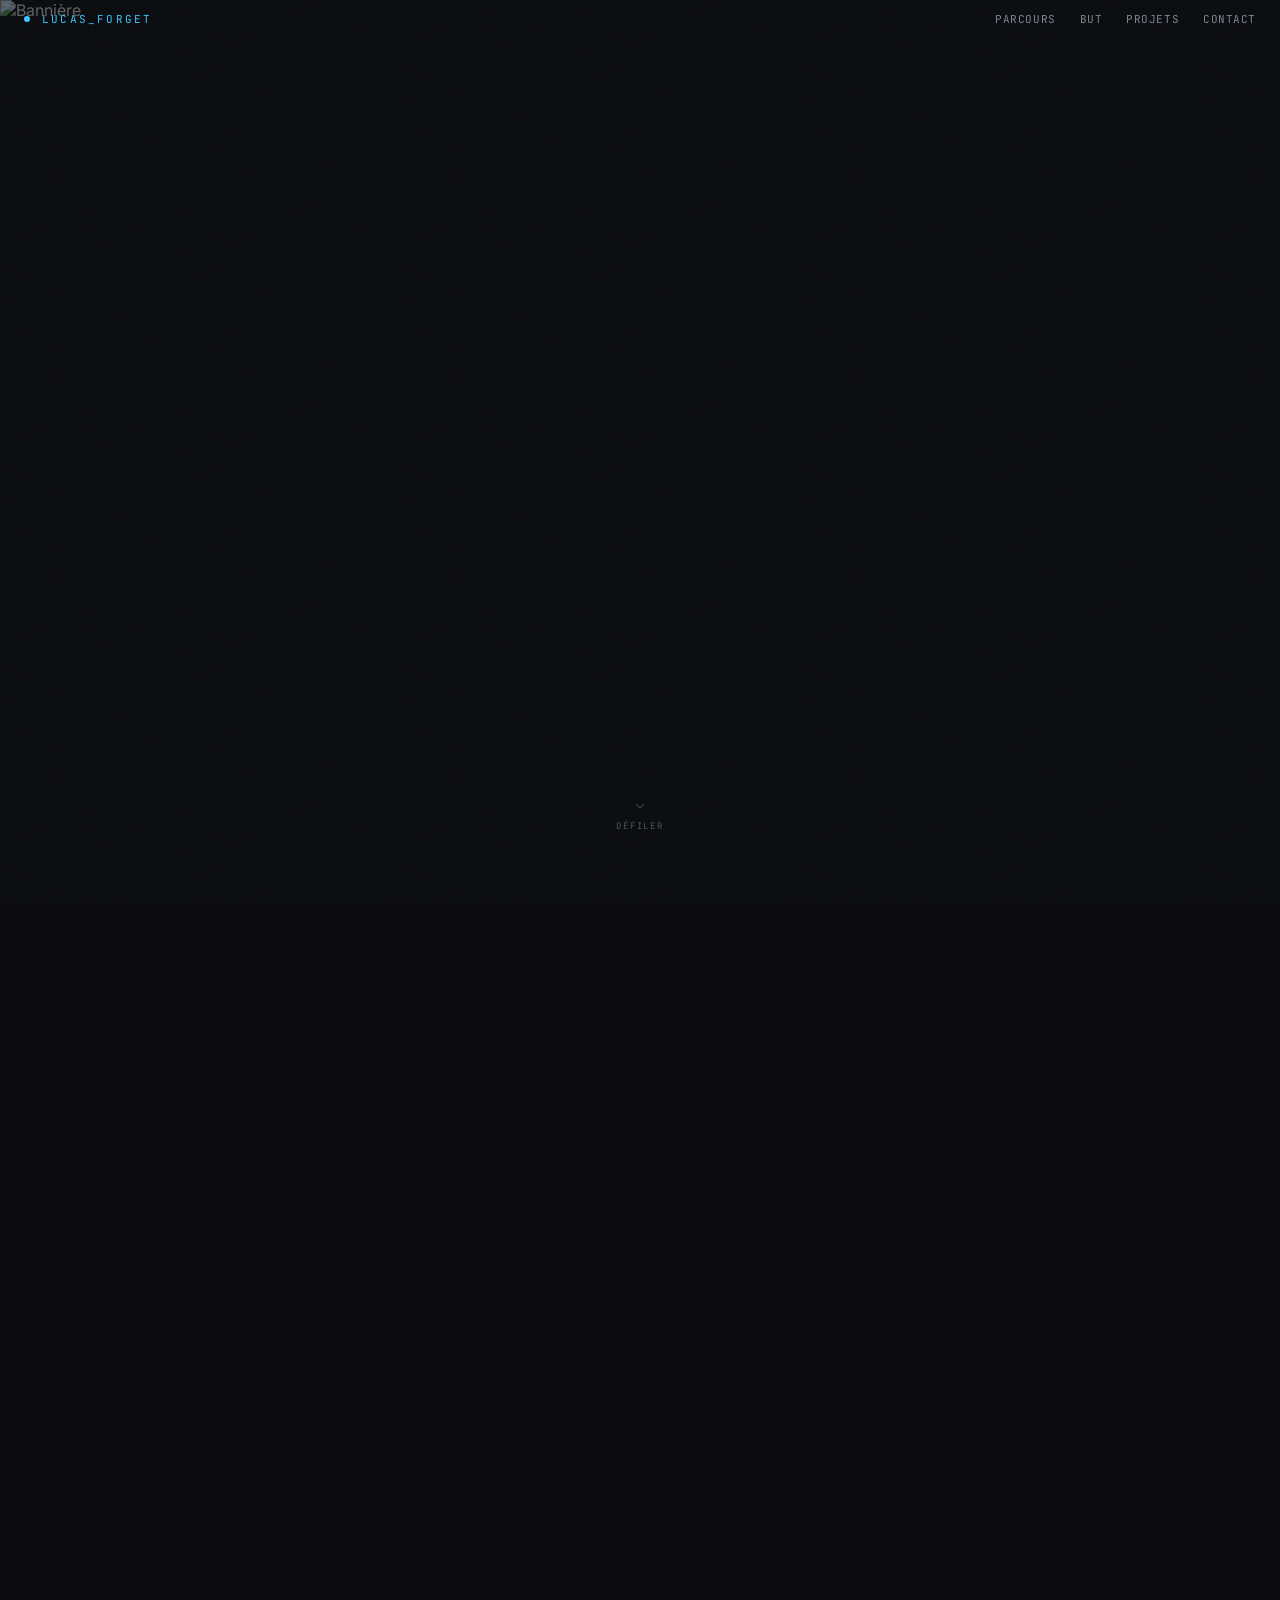
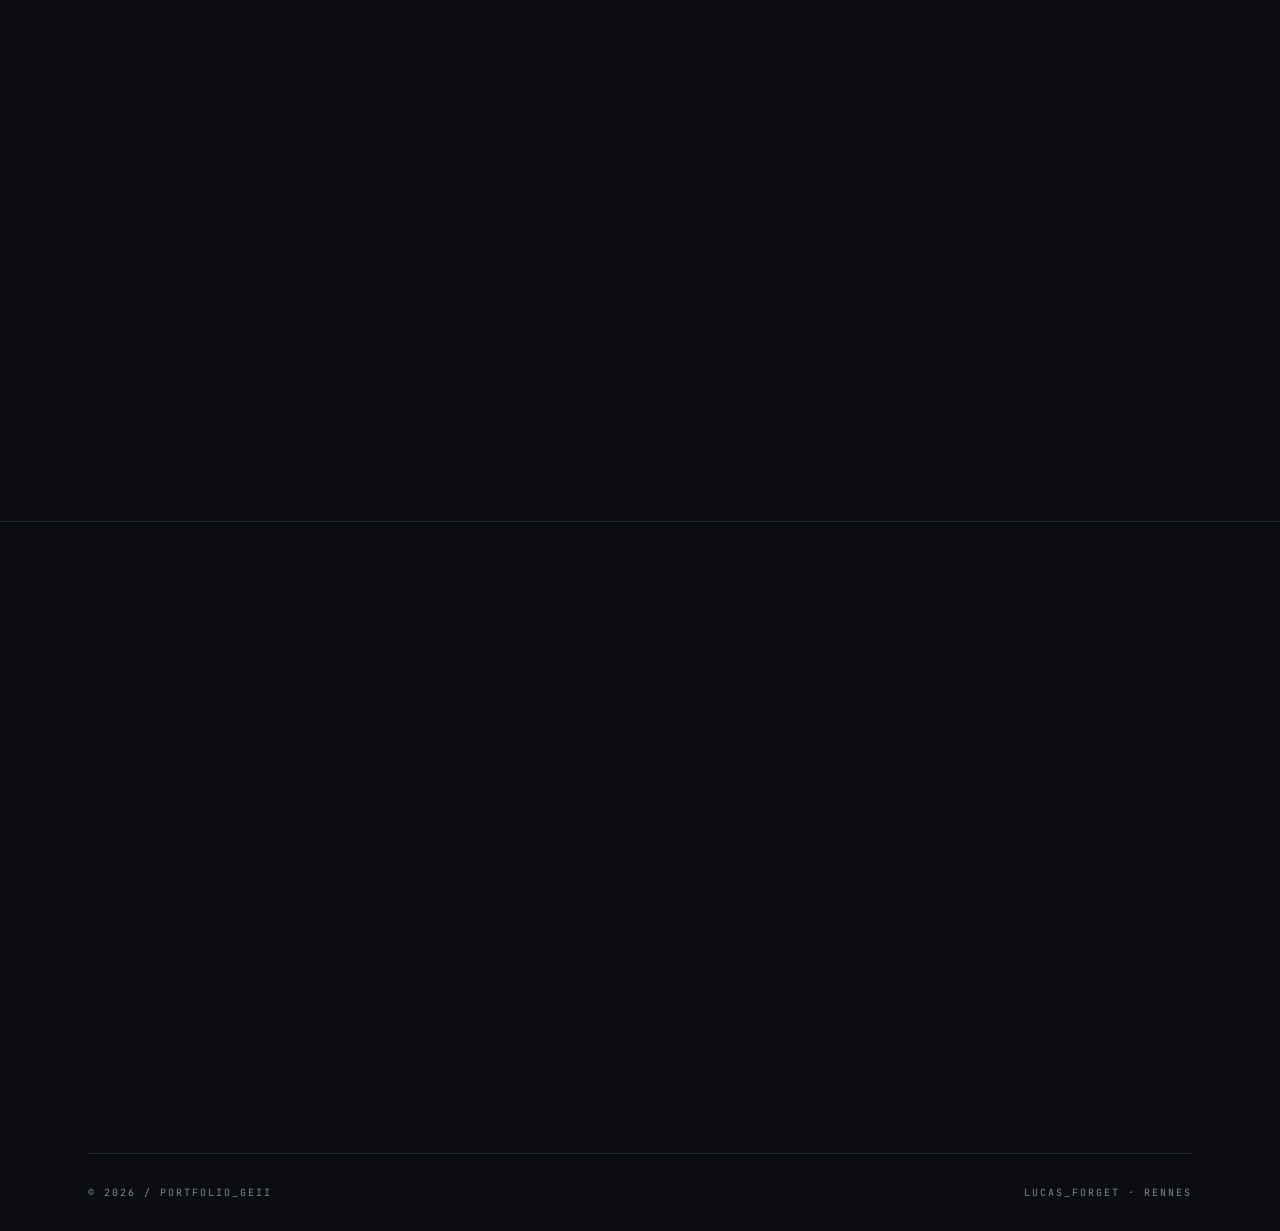
==== index.html @ 795932fc "Add files via upload" ====
<!doctype html>
<html lang="fr">
<head>
<meta charset="utf-8" />
<meta name="viewport" content="width=device-width, initial-scale=1" />
<title>Lucas Forget — Portfolio GEII</title>
<meta name="description" content="Portfolio BUT GEII : systèmes embarqués, électronique de puissance et automatisme industrielle." />
<link rel="preconnect" href="https://fonts.googleapis.com">
<link rel="preconnect" href="https://fonts.gstatic.com" crossorigin>
<link href="https://fonts.googleapis.com/css2?family=Inter:wght@400;500;600;700;800&family=JetBrains+Mono:wght@400;500&display=swap" rel="stylesheet">
<link rel="stylesheet" href="shared.css">
<style>
:root{
  --bg:#0b0d10;--fg:#e7ecf2;--muted:#7c8794;--card:#11151a;
  --border:#1f2630;--accent:#3ac6ff;--accent-fg:#04131c;
}
*{box-sizing:border-box;margin:0;padding:0}
html{scroll-behavior:smooth}
html,body{background:var(--bg);color:var(--fg);font-family:Inter,system-ui,sans-serif;-webkit-font-smoothing:antialiased;overflow-x:hidden}
::selection{background:rgba(58,198,255,.3)}
a{color:inherit;text-decoration:none}
.mono{font-family:"JetBrains Mono",ui-monospace,monospace}
.container{max-width:72rem;margin:0 auto;padding:0 1.5rem}

/* ── Nav ── */
nav.top{
  position:fixed;top:0;left:0;right:0;z-index:40;
  display:flex;justify-content:space-between;align-items:center;
  padding:.75rem 1.5rem;
  background:rgba(11,13,16,.0);backdrop-filter:blur(0px);
  border-bottom:1px solid transparent;
  transition:background .4s,backdrop-filter .4s,border-color .4s;
}
nav.top.scrolled{background:rgba(11,13,16,.88);backdrop-filter:blur(12px);border-color:var(--border)}
nav.top .left{display:flex;align-items:center;gap:.75rem}
nav.top .dot{width:6px;height:6px;border-radius:999px;background:var(--accent);animation:pulse 2s infinite}
@keyframes pulse{0%,100%{opacity:1}50%{opacity:.3}}
nav.top .links{display:flex;gap:1.5rem}
nav.top .links a{font-size:11px;text-transform:uppercase;letter-spacing:.05em;color:var(--muted);position:relative}
nav.top .links a::after{content:"";position:absolute;bottom:-2px;left:0;width:0;height:1px;background:var(--accent);transition:width .25s}
nav.top .links a:hover{color:var(--accent)}
nav.top .links a:hover::after{width:100%}
.tag{font-size:10px;text-transform:uppercase;letter-spacing:.2em;color:var(--accent)}

/* ══════════════════════════════════
   BANNIÈRE HERO
══════════════════════════════════ */
.hero-banner{
  position:relative;
  width:100%;
  height:100vh;
  min-height:520px;
  max-height:860px;
  overflow:hidden;
  margin-bottom:0;
}
.hero-banner img{
  position:absolute;inset:0;
  width:100%;height:100%;
  object-fit:cover;
  object-position:center 30%;
  filter:brightness(.55) saturate(.8);
  transition:transform 8s ease;
}
.hero-banner:hover img{transform:scale(1.03)}
/* dégradé bas vers la couleur de fond */
.hero-banner::after{
  content:"";
  position:absolute;inset:0;
  background:
    linear-gradient(to bottom,
      rgba(11,13,16,0) 0%,
      rgba(11,13,16,0) 40%,
      rgba(11,13,16,.7) 70%,
      rgba(11,13,16,1) 100%
    ),
    linear-gradient(to right,
      rgba(11,13,16,.3) 0%,
      transparent 60%
    );
}
.hero-banner-content{
  position:absolute;inset:0;
  display:flex;flex-direction:column;
  justify-content:flex-end;
  padding:0 1.5rem 4rem;
  max-width:72rem;
  margin:0 auto;
  left:0;right:0;
  z-index:2;
}
.hero-banner .badge{
  display:inline-flex;align-items:center;gap:.5rem;
  padding:.25rem .75rem;border:1px solid rgba(58,198,255,.35);
  border-radius:999px;background:rgba(17,21,26,.5);
  backdrop-filter:blur(6px);
  margin-bottom:1.5rem;width:fit-content;
}
.hero-banner .badge .d{width:6px;height:6px;border-radius:999px;background:var(--accent)}
.hero-banner .badge span{font-size:10px;color:var(--muted);letter-spacing:.1em}
h1.hero{
  font-size:clamp(2.8rem,8vw,6.5rem);
  font-weight:800;letter-spacing:-.04em;line-height:.92;
  margin-bottom:2rem;
  text-shadow:0 2px 30px rgba(0,0,0,.4);
}
h1.hero .dim{color:rgba(231,236,242,.55)}
/* glitch sur le nom */
h1.hero .dim{position:relative;display:inline-block}
h1.hero .dim::before,h1.hero .dim::after{
  content:attr(data-text);position:absolute;left:0;top:0;
  color:rgba(231,236,242,.55);
}
h1.hero .dim::before{animation:glitch-top 7s infinite 3s;left:2px;text-shadow:-1px 0 var(--accent)}
h1.hero .dim::after{animation:glitch-bot 7s infinite 3.5s;left:-2px;text-shadow:1px 0 rgba(255,80,80,.4);clip-path:polygon(0 50%,100% 50%,100% 100%,0 100%)}
@keyframes glitch-top{0%,92%,100%{transform:translateX(0);opacity:0}93%{transform:translateX(-3px);opacity:.7}95%{transform:translateX(2px);opacity:.5}97%{transform:translateX(0);opacity:0}}
@keyframes glitch-bot{0%,94%,100%{transform:translateX(0);opacity:0}95%{transform:translateX(3px);opacity:.6}97%{transform:translateX(-2px);opacity:.4}99%{transform:translateX(0);opacity:0}}

.hero-banner-bottom{
  display:flex;flex-wrap:wrap;gap:1.5rem 3rem;align-items:flex-end;justify-content:space-between;
}
.bio{max-width:36rem;color:rgba(231,236,242,.7);font-size:1.05rem;line-height:1.6}
dl.stats{display:grid;grid-template-columns:1fr 1fr;gap:.75rem;font-size:12px}
dl.stats>div{border-left:1px solid var(--border);padding-left:.75rem}
dl.stats .acc{border-color:var(--accent)}
dl.stats dt{color:var(--muted);text-transform:uppercase;letter-spacing:.2em;font-size:10px;margin-bottom:.2rem}
/* flèche scroll-down */
.scroll-hint{
  position:absolute;bottom:1.75rem;left:50%;transform:translateX(-50%);
  display:flex;flex-direction:column;align-items:center;gap:.4rem;
  color:rgba(124,135,148,.6);
  font-family:"JetBrains Mono",monospace;font-size:9px;text-transform:uppercase;letter-spacing:.2em;
  animation:bounce 2.5s ease-in-out infinite;
  z-index:3;
}
.scroll-hint svg{width:16px;height:16px;stroke:currentColor;stroke-width:1.5;fill:none}
@keyframes bounce{0%,100%{transform:translateX(-50%) translateY(0)}50%{transform:translateX(-50%) translateY(6px)}}

/* ── Sections ── */
main{padding:0}
section.inner{margin-bottom:8rem;padding-top:7rem}
section.inner:first-of-type{padding-top:5rem}

/* ── Section heading ── */
.section-head{display:flex;justify-content:space-between;align-items:end;margin-bottom:2.5rem}
.section-head .lbl{font-size:12px;letter-spacing:.3em;text-transform:uppercase;color:var(--accent)}
.section-head .meta{font-size:10px;color:var(--muted);text-transform:uppercase}

/* ── Compteurs ── */
.counters{display:flex;flex-wrap:wrap;gap:1.5rem;padding:1.5rem 0;border-top:1px solid var(--border);border-bottom:1px solid var(--border);margin-bottom:3rem}
.counter-item{flex:1;min-width:120px;text-align:center}
.counter-val{font-size:clamp(1.75rem,4vw,3rem);font-weight:800;letter-spacing:-.04em;color:var(--accent);font-family:"JetBrains Mono",monospace}
.counter-val .plus{color:var(--muted);font-size:.7em}
.counter-lbl{font-size:10px;text-transform:uppercase;letter-spacing:.2em;color:var(--muted);margin-top:.3rem}

/* ── Timeline ── */
.tl-wrap{position:relative}
.tl-rail{position:absolute;left:0;right:0;top:42px;height:1px;background:var(--border)}
.tl-scroll{overflow-x:auto;padding-bottom:1rem;margin:0 -1.5rem;padding-left:1.5rem;padding-right:1.5rem;scroll-snap-type:x mandatory}
.tl{display:flex;gap:1.5rem;min-width:max-content;list-style:none}
.tl li{width:280px;flex-shrink:0;scroll-snap-align:start}
.tl .year{font-size:10px;color:var(--muted);text-transform:uppercase;letter-spacing:.2em;margin-bottom:.75rem}
.tl .year .n{color:var(--accent);margin-right:.5rem}
.tl .dot-row{height:16px;display:flex;align-items:center}
.tl .dot{width:12px;height:12px;border-radius:999px;background:var(--border);border:4px solid var(--bg)}
.tl .dot.cur{background:var(--accent);box-shadow:0 0 0 6px rgba(58,198,255,.15),0 0 12px rgba(58,198,255,.2)}
.tl .card{margin-top:1rem;padding:1.25rem;border:1px solid var(--border);border-radius:6px;background:rgba(17,21,26,.4);transition:border-color .2s,transform .2s;display:block;color:inherit}
.tl .card:hover{border-color:rgba(58,198,255,.45);transform:translateY(-2px)}
.tl h3{font-size:1rem;margin-bottom:.5rem}
.tl p{color:var(--muted);font-size:.875rem;line-height:1.5}
.tl-open{display:block;margin-top:.75rem;font-family:"JetBrains Mono",monospace;font-size:10px;text-transform:uppercase;letter-spacing:.2em;color:var(--accent);opacity:0;transition:opacity .2s}
.tl .card:hover .tl-open{opacity:1}

/* ── BUT ── */
.but{border:1px solid var(--border);border-radius:8px;overflow:hidden}
.but-head{display:flex;justify-content:space-between;padding:.75rem 1.5rem;background:rgba(17,21,26,.6);border-bottom:1px solid var(--border)}
.but-head .lbl{font-size:10px;text-transform:uppercase;letter-spacing:.2em;color:var(--accent)}
.but-head .r{font-size:10px;text-transform:uppercase;color:var(--muted)}
.but-grid{display:grid;grid-template-columns:repeat(3,1fr)}
@media(max-width:768px){.but-grid{grid-template-columns:1fr}}
.but-cell{padding:2rem;border-right:1px solid var(--border)}
.but-cell:last-child{border-right:none}
@media(max-width:768px){.but-cell{border-right:none;border-bottom:1px solid var(--border)}}
.but-cell .lvl{font-size:10px;letter-spacing:.2em;color:var(--muted);display:block;margin-bottom:1rem}
.but-cell.active .lvl{color:var(--accent)}
.but-cell h4{font-size:1.125rem;margin-bottom:1.25rem}
.but-cell ul{list-style:none;font-size:11px;color:var(--muted);font-family:"JetBrains Mono",monospace}
.but-cell li{display:flex;gap:.5rem;margin-bottom:.5rem}
.but-cell li::before{content:"[x]";color:rgba(58,198,255,.7)}
a.but-cell{color:inherit;display:block;transition:background .2s}
a.but-cell:hover{background:rgba(58,198,255,.04)}
a.but-cell:hover h4{color:var(--accent)}
.but-cell .open{display:block;margin-top:1rem;font-size:10px;text-transform:uppercase;letter-spacing:.2em;color:var(--accent);font-family:"JetBrains Mono",monospace}

/* ── Projets ── */
h2.big{font-size:clamp(2rem,4vw,3rem);font-weight:700;letter-spacing:-.03em;font-style:italic}
.proj-grid{display:grid;grid-template-columns:repeat(3,1fr);gap:1.5rem}
@media(max-width:900px){.proj-grid{grid-template-columns:repeat(2,1fr)}}
@media(max-width:560px){.proj-grid{grid-template-columns:1fr}}
.proj{display:block;cursor:pointer}
.proj .img{aspect-ratio:4/5;background:var(--card);border:1px solid var(--border);border-radius:2px;overflow:hidden;position:relative}
.proj:hover .img{border-color:rgba(58,198,255,.5)}
.proj .img img{width:100%;height:100%;object-fit:cover;transition:transform .7s cubic-bezier(.16,1,.3,1)}
.proj:hover .img img{transform:scale(1.07)}
.proj .img-overlay{position:absolute;inset:0;background:rgba(11,13,16,.6);display:flex;align-items:center;justify-content:center;opacity:0;transition:opacity .3s;font-family:"JetBrains Mono",monospace;font-size:11px;text-transform:uppercase;letter-spacing:.2em;color:var(--accent);backdrop-filter:blur(2px)}
.proj:hover .img-overlay{opacity:1}
.proj .info{margin-top:1rem;display:flex;justify-content:space-between;gap:1rem}
.proj h5{font-weight:700}
.proj:hover h5{color:var(--accent)}
.proj .t{font-size:.75rem;color:var(--muted);font-family:"JetBrains Mono",monospace;margin-top:.25rem}
.proj .y{font-size:10px;color:var(--muted);font-family:"JetBrains Mono",monospace;flex-shrink:0}
.proj .sum{margin-top:.5rem;font-size:.8rem;color:var(--muted);line-height:1.5}
.proj .stack{margin-top:.5rem;display:flex;flex-wrap:wrap;gap:.25rem}
.proj .stack span{font-size:9px;padding:.15rem .4rem;border:1px solid var(--border);border-radius:2px;color:var(--muted);font-family:"JetBrains Mono",monospace;transition:border-color .2s,color .2s}
.proj:hover .stack span{border-color:rgba(58,198,255,.25);color:rgba(58,198,255,.8)}

/* ── Lightbox ── */
#lightbox{display:none;position:fixed;inset:0;z-index:200;background:rgba(7,9,12,.93);backdrop-filter:blur(8px);align-items:center;justify-content:center;cursor:zoom-out}
#lightbox.open{display:flex}
#lightbox img{max-width:min(90vw,1000px);max-height:85vh;object-fit:contain;border:1px solid var(--border);border-radius:4px;animation:lb-in .3s cubic-bezier(.16,1,.3,1)}
@keyframes lb-in{from{opacity:0;transform:scale(.92)}to{opacity:1;transform:scale(1)}}
#lightbox .lb-close{position:absolute;top:1.5rem;right:1.5rem;font-family:"JetBrains Mono",monospace;font-size:11px;text-transform:uppercase;letter-spacing:.2em;color:var(--muted);padding:.5rem .75rem;border:1px solid var(--border);border-radius:2px;cursor:pointer;background:rgba(17,21,26,.8)}
#lightbox .lb-close:hover{color:var(--accent);border-color:var(--accent)}

/* ── Footer ── */
footer{border-top:1px solid var(--border);padding:5rem 1.5rem 2rem;margin-top:3rem}
.foot-grid{display:grid;grid-template-columns:2fr 1fr;gap:3rem;margin-bottom:3rem}
@media(max-width:768px){.foot-grid{grid-template-columns:1fr}}
footer h2{font-size:clamp(2rem,5vw,4rem);font-weight:800;letter-spacing:-.03em;margin-bottom:2rem}
footer h2 .dim{color:var(--muted)}
.contact-list{display:flex;flex-direction:column;gap:.75rem;font-family:"JetBrains Mono",monospace;font-size:.875rem}
.contact-list a,.contact-list span{color:var(--accent);transition:opacity .2s;cursor:pointer}
.contact-list a:hover,.contact-list span:hover{opacity:.7}
.socials{display:flex;flex-direction:column;gap:.75rem;align-items:flex-end}
@media(max-width:768px){.socials{flex-direction:row;align-items:flex-start;flex-wrap:wrap}}
.socials a{padding:.5rem .75rem;border:1px solid var(--border);border-radius:2px;font-size:11px;text-transform:uppercase;letter-spacing:.2em;font-family:"JetBrains Mono",monospace;transition:border-color .2s,color .2s}
.socials a:hover{border-color:rgba(58,198,255,.4);color:var(--accent)}
.cv-card{display:flex;justify-content:space-between;align-items:center;gap:1.5rem;padding:1.5rem;border:1px solid var(--border);border-radius:8px;background:rgba(17,21,26,.4);margin-bottom:2rem}
@media(max-width:768px){.cv-card{flex-direction:column;align-items:flex-start}}
.cv-card h3{font-size:1.25rem;margin-top:.5rem}
.cv-card p{font-size:.875rem;color:var(--muted);margin-top:.25rem}
.cv-btn{display:inline-flex;align-items:center;gap:.5rem;padding:.75rem 1.5rem;background:var(--accent);color:var(--accent-fg);border-radius:2px;font-family:"JetBrains Mono",monospace;font-size:11px;text-transform:uppercase;letter-spacing:.2em;font-weight:600;transition:opacity .2s,box-shadow .2s}
.cv-btn:hover{opacity:.88;box-shadow:0 0 20px rgba(58,198,255,.3)}
.copy{display:flex;justify-content:space-between;padding-top:2rem;border-top:1px solid var(--border);font-family:"JetBrains Mono",monospace;font-size:10px;text-transform:uppercase;letter-spacing:.2em;color:var(--muted)}
@media(max-width:768px){.copy{flex-direction:column;gap:1rem;text-align:center}}
</style>
</head>
<body>

<!-- Toast copie -->
<div id="toast">✓ Copié !</div>

<!-- Cursor discret -->
<div class="cursor-ring" id="cursorRing"></div>

<!-- Barre de lecture -->
<div id="progress-bar"></div>

<!-- Lightbox -->
<div id="lightbox">
  <button class="lb-close" id="lbClose">✕ Fermer</button>
  <img id="lbImg" src="" alt="">
</div>

<nav class="top" id="topNav">
  <div class="left">
    <div class="dot"></div>
    <span class="mono tag" style="font-size:11px">Lucas_Forget</span>
  </div>
  <div class="links mono">
    <a href="#chronologie">Parcours</a>
    <a href="#but">BUT</a>
    <a href="#projets">Projets</a>
    <a href="#contact">Contact</a>
  </div>
</nav>

<!-- ══ BANNIÈRE HERO ══ -->
<div class="hero-banner">
  <!-- Remplace "banner.jpg" par ton image (photo labo, carte élec, etc.) -->
  <img src="banner.jpg" alt="Bannière" onerror="this.style.background='linear-gradient(135deg,#0d1117 0%,#11151a 50%,#0b1520 100%);this.style.display=&quot;block&quot;'">
  <div class="hero-banner-content container">
    <div class="badge reveal"><span class="d"></span><span class="mono">Génie Électrique &amp; Informatique Industrielle</span></div>
    <h1 class="hero reveal reveal-d1">Portfolio<br><span class="dim" data-text="Lucas Forget">Lucas Forget</span></h1>
    <div class="hero-banner-bottom">
      <p class="bio reveal reveal-d2">Étudiant en BUT GEII à l'IUT de Rennes, passionné par les systèmes embarqués, l'électronique de puissance et l'automatisme. Curieux et motivé, je construis chaque jour de nouvelles compétences.</p>
      <dl class="stats mono reveal reveal-d3">
        <div><dt>Localisation</dt><dd>Rennes, France</dd></div>
        <div class="acc"><dt>Statut</dt><dd style="color:var(--accent)">Formation Initiale</dd></div>
      </dl>
    </div>
  </div>
  <div class="scroll-hint">
    <svg viewBox="0 0 24 24"><polyline points="6 9 12 15 18 9"/></svg>
    <span>Défiler</span>
  </div>
</div>

<main class="container">

  <!-- ── COMPTEURS ── -->
  <section class="inner">
    <div class="counters reveal" id="counters">
      <div class="counter-item">
        <div class="counter-val mono" data-target="4"><span class="num">0</span><span class="plus">+</span></div>
        <div class="counter-lbl mono">Projets réalisés</div>
      </div>
      <div class="counter-item">
        <div class="counter-val mono" data-target="3"><span class="num">0</span></div>
        <div class="counter-lbl mono">Années de BUT</div>
      </div>
      <div class="counter-item">
        <div class="counter-val mono" data-target="5"><span class="num">0</span></div>
        <div class="counter-lbl mono">Langages maîtrisés</div>
      </div>
      <div class="counter-item">
        <div class="counter-val mono" data-target="2"><span class="num">0</span></div>
        <div class="counter-lbl mono">Stages effectués</div>
      </div>
    </div>
  </section>

  <!-- ── CHRONOLOGIE ── -->
  <section class="inner" id="chronologie">
    <div class="section-head reveal">
      <h2 class="mono lbl">_Chronologie</h2>
      <span class="mono meta">04 étapes · faire défiler →</span>
    </div>
    <div class="tl-wrap reveal">
      <div class="tl-rail"></div>
      <div class="tl-scroll">
        <ol class="tl">
          <li>
            <div class="year mono"><span class="n">01</span>2022 — 2025</div>
            <div class="dot-row"><div class="dot"></div></div>
            <div class="card"><h3>Baccalauréat STI2D</h3><p>LPO Curie-Corot — Saint-Lô. Spécialité Énergie &amp; Environnement.</p></div>
          </li>
          <li>
            <div class="year mono"><span class="n">02</span>2025 — 2026</div>
            <div class="dot-row"><div class="dot cur"></div></div>
            <a class="card" href="but1.html"><h3>BUT1 — Fondations</h3><p>Électronique analogique, traitement du signal, programmation C.</p><span class="tl-open">Ouvrir →</span></a>
          </li>
          <li>
            <div class="year mono"><span class="n">03</span>2026 — 2027</div>
            <div class="dot-row"><div class="dot"></div></div>
            <a class="card" href="but2.html"><h3>BUT2 — Spécialité AII</h3><p>À venir...</p><span class="tl-open">Ouvrir →</span></a>
          </li>
          <li>
            <div class="year mono"><span class="n">04</span>2027 — 2028</div>
            <div class="dot-row"><div class="dot"></div></div>
            <a class="card" href="but3.html"><h3>BUT3 — Spécialité AII</h3><p>À venir...</p><span class="tl-open">Ouvrir →</span></a>
          </li>
        </ol>
      </div>
    </div>
  </section>

  <!-- ── BUT ── -->
  <section class="inner" id="but">
    <div class="reveal">
      <div class="but">
        <div class="but-head"><span class="mono lbl">Module_Viewer / BUT GEII</span><span class="mono r">03_NIVEAUX</span></div>
        <div class="but-grid">
          <a class="but-cell" href="but1.html"><span class="lvl mono">NIVEAU_01</span><h4>BUT1 : Fondamentaux</h4>
            <ul><li>Concevoir</li><li>Vérifier</li></ul>
            <span class="open">Ouvrir →</span>
          </a>
          <a class="but-cell active" href="but2.html"><span class="lvl mono">NIVEAU_02</span><h4>BUT2 : Spécialisation</h4>
            <ul><li>Concevoir</li><li>Vérifier</li><li>Maintenir</li><li>Intégrer</li></ul>
            <span class="open">Ouvrir →</span>
          </a>
          <a class="but-cell" href="but3.html"><span class="lvl mono">NIVEAU_03</span><h4>BUT3 : Approfondissement</h4>
            <ul><li>Concevoir</li><li>Vérifier</li><li>Maintenir</li><li>Intégrer</li></ul>
            <span class="open">Ouvrir →</span>
          </a>
        </div>
      </div>
    </div>
  </section>

  <!-- ── PROJETS ── -->
  <section class="inner" id="projets">
    <div class="section-head reveal" style="align-items:flex-end">
      <h2 class="big">Projets_Conçus</h2>
      <span class="mono meta">Total : 04</span>
    </div>
    <div class="proj-grid">
      <a class="proj reveal reveal-d1" href="variateur-lumiere.html">
        <div class="img">
          <img src="variateur-lumiere.png" alt="Variateur de lumière" onerror="this.style.display='none'" data-lightbox>
          <div class="img-overlay">Voir le projet →</div>
        </div>
        <div class="info"><div><h5>Variateur de lumière</h5><p class="t">MCP6022 / MCP6541 / Capteurs IR</p></div><span class="y">2025</span></div>
        <p class="sum">Carte électronique avec récepteur infrarouge pour réguler la luminosité d'une ampoule LED.</p>
        <div class="stack"><span>IR</span><span>C</span><span>PID</span><span>PWM</span><span>Altium</span></div>
      </a>
      <a class="proj reveal reveal-d2" href="borne-recharge.html">
        <div class="img">
          <img src="borne-recharge.png" alt="Borne de Recharge" onerror="this.style.display='none'" data-lightbox>
          <div class="img-overlay">Voir le projet →</div>
        </div>
        <div class="info"><div><h5>Borne de recharge électrique</h5><p class="t">Raspberry Pi Pico / Relais</p></div><span class="y">2025</span></div>
        <p class="sum">Simulation d'une borne de recharge de voiture électrique avec gestion de la sécurité.</p>
        <div class="stack"><span>KiCad</span><span>MicroPython</span><span>Relais</span></div>
      </a>
      <a class="proj reveal reveal-d3" href="console-retro.html">
        <div class="img">
          <img src="console-retro.png" alt="Console de jeu" onerror="this.style.display='none'" data-lightbox>
          <div class="img-overlay">Voir le projet →</div>
        </div>
        <div class="info"><div><h5>Console de jeu rétrogaming</h5><p class="t">Proteus / Python / Raspberry Pi Pico</p></div><span class="y">2025</span></div>
        <p class="sum">Console avec affichage OLED et sortie son, jeux en CircuitPython.</p>
        <div class="stack"><span>Raspberry Pi Pico</span><span>CircuitPython</span><span>OLED</span></div>
      </a>
      <a class="proj reveal reveal-d1" href="feu-tricolore.html">
        <div class="img">
          <img src="feu-tricolore.jpg" alt="Feu tricolore" onerror="this.style.display='none'" data-lightbox>
          <div class="img-overlay">Voir le projet →</div>
        </div>
        <div class="info"><div><h5>Contrôle de feu tricolore</h5><p class="t">GRAFCET / Ladder / API</p></div><span class="y">2025</span></div>
        <p class="sum">Automatisation d'un feu de circulation avec gestion des cycles via automate programmable.</p>
        <div class="stack"><span>GRAFCET</span><span>Ladder</span><span>API</span></div>
      </a>
    </div>
  </section>

</main>

<footer id="contact">
  <div class="container">
    <div class="foot-grid">
      <div class="reveal">
        <span class="mono tag" style="letter-spacing:.3em;display:block;margin-bottom:1.5rem">_Fin_De_Transmission</span>
        <h2>Construisons<br><span class="dim">quelque chose de concret.</span></h2>
        <div class="contact-list">
          <span id="copyEmail" title="Cliquer pour copier">✉ lucas.forget1@gmail.com</span>
          <a href="tel:+33626992871">☎ +33 6 26 99 28 71</a>
        </div>
      </div>
      <div class="socials reveal reveal-d2">
        <a href="#">GitHub</a>
        <a href="https://www.linkedin.com/in/lucas-forget-/" target="_blank">LinkedIn</a>
        <a href="https://www.instagram.com/llucas.frg/ target="_blank">Instagram</a>
        <a href="mailto:lucas.forget1@gmail.com">Email</a>
      </div>
    </div>
    <div class="cv-card reveal">
      <div>
        <span class="mono tag">_Dossier_Joint</span>
        <h3>Télécharger mon CV</h3>
        <p>Version PDF · français · mise à jour 2026</p>
      </div>
      <a class="cv-btn" href="cv.pdf" download>⬇ CV.pdf</a>
    </div>
    <div class="copy mono">
      <p>© 2026 / Portfolio_GEII</p>
      <p>Lucas_Forget · Rennes</p>
    </div>
  </div>
</footer>

<script src="shared.js"></script>
</body>
</html>
---- shared.css ----
/* ══════════════════════════════════
   SHARED.CSS — effets communs
   Grain · Barre lecture · Cursor léger
   Reveal scroll · Toast
══════════════════════════════════ */

/* ── Grain overlay ── */
body::before{
  content:"";
  position:fixed;inset:0;z-index:1;
  pointer-events:none;
  background-image:url("data:image/svg+xml,%3Csvg viewBox='0 0 256 256' xmlns='http://www.w3.org/2000/svg'%3E%3Cfilter id='noise'%3E%3CfeTurbulence type='fractalNoise' baseFrequency='0.9' numOctaves='4' stitchTiles='stitch'/%3E%3C/filter%3E%3Crect width='100%25' height='100%25' filter='url(%23noise)'/%3E%3C/svg%3E");
  background-repeat:repeat;
  background-size:200px 200px;
  opacity:.032;
  mix-blend-mode:overlay;
}

/* ── Barre de lecture ── */
#progress-bar{
  position:fixed;top:0;left:0;z-index:100;
  height:2px;width:0%;
  background:linear-gradient(90deg,rgba(58,198,255,.35),#3ac6ff);
  transition:width .1s linear;
  box-shadow:0 0 6px rgba(58,198,255,.6);
}

/* ── Cursor : juste un anneau discret, pas de dot ── */
.cursor-ring{
  position:fixed;z-index:98;
  width:22px;height:22px;
  border:1px solid rgba(58,198,255,.3);
  border-radius:50%;
  pointer-events:none;
  transform:translate(-50%,-50%);
  transition:width .18s ease,height .18s ease,border-color .18s ease,opacity .2s;
}
body:has(a:hover) .cursor-ring,
body:has(button:hover) .cursor-ring{
  width:36px;height:36px;
  border-color:rgba(58,198,255,.55);
}
@media(pointer:coarse){.cursor-ring{display:none}}

/* ── Reveal au scroll ── */
.reveal{
  opacity:0;
  transform:translateY(24px);
  transition:opacity .65s cubic-bezier(.16,1,.3,1),transform .65s cubic-bezier(.16,1,.3,1);
}
.reveal.visible{opacity:1;transform:translateY(0)}
.reveal-d1{transition-delay:.08s}
.reveal-d2{transition-delay:.16s}
.reveal-d3{transition-delay:.24s}
.reveal-d4{transition-delay:.32s}

/* ── Toast copie ── */
#toast{
  position:fixed;bottom:2rem;left:50%;
  transform:translateX(-50%) translateY(12px);
  background:#11151a;
  border:1px solid #3ac6ff;
  color:#3ac6ff;
  font-family:"JetBrains Mono",monospace;
  font-size:11px;text-transform:uppercase;letter-spacing:.2em;
  padding:.55rem 1.1rem;border-radius:2px;
  opacity:0;transition:opacity .22s,transform .22s;
  pointer-events:none;z-index:300;
  box-shadow:0 0 14px rgba(58,198,255,.18);
}
#toast.show{opacity:1;transform:translateX(-50%) translateY(0)}

/* ── Nav scrolled ── */
nav.top.scrolled{background:rgba(11,13,16,.97) !important}
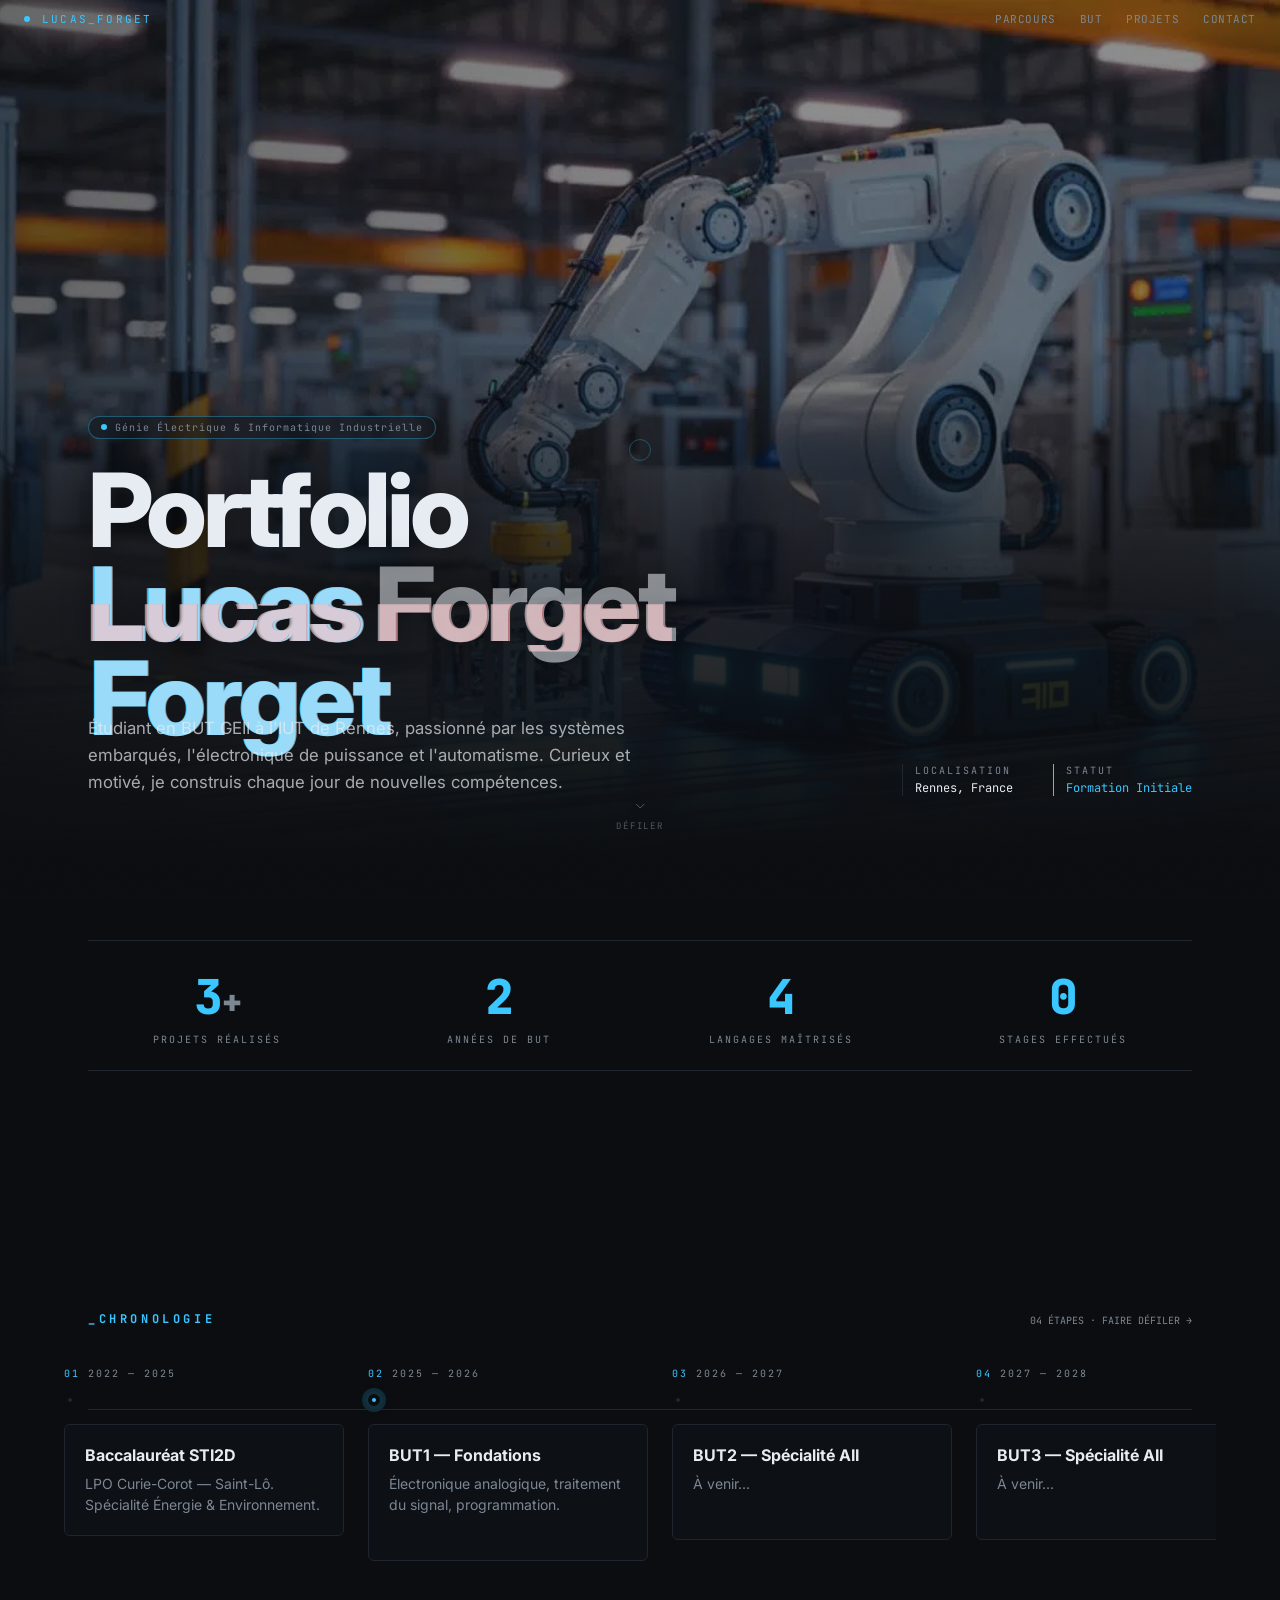
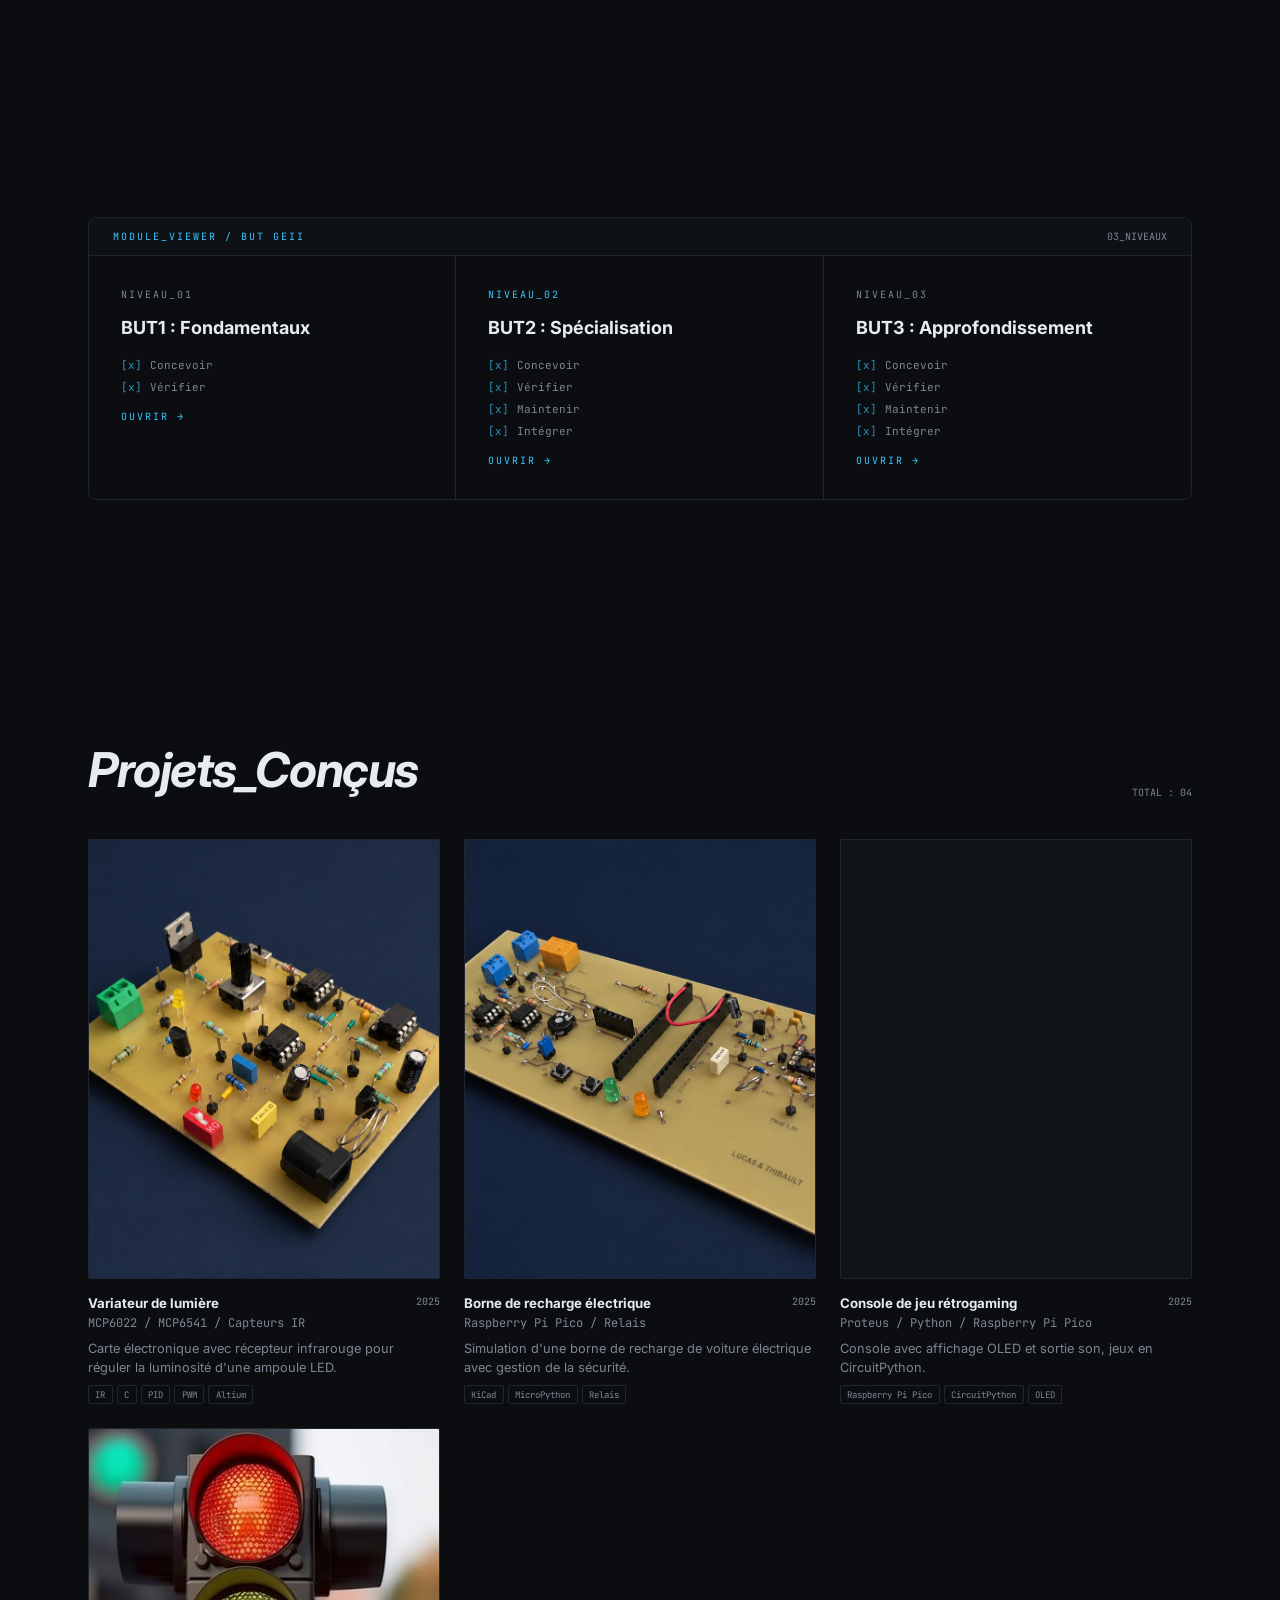
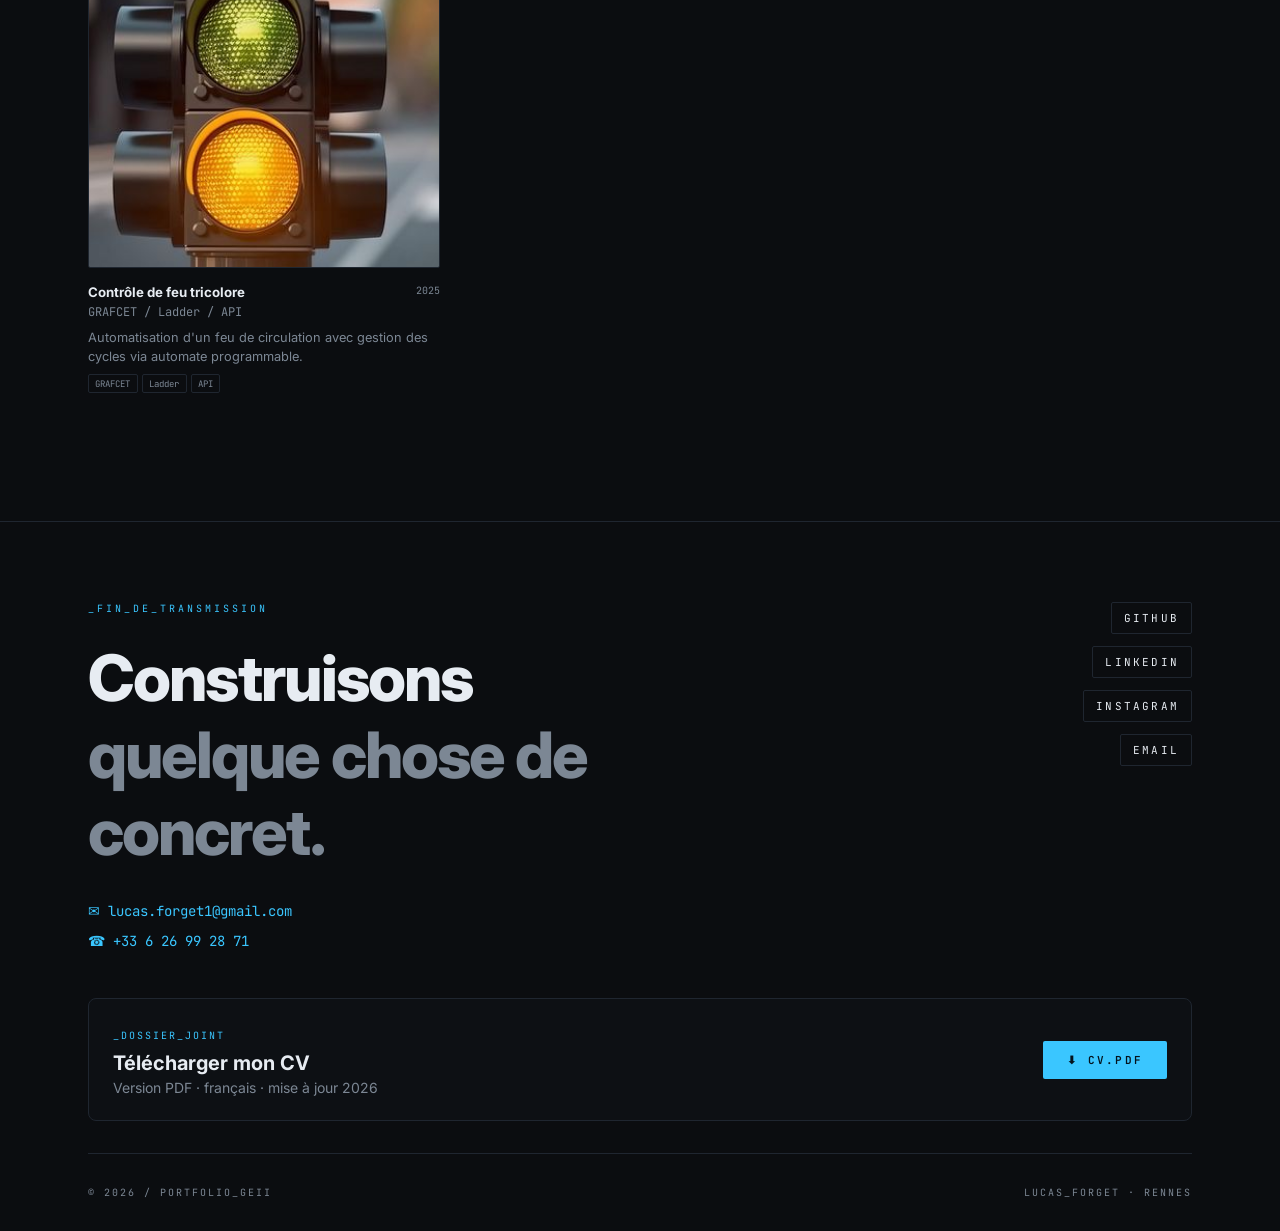
==== commit bb770ff3: "Add files via upload" ====
--- a/index.html
+++ b/index.html
@@ -98,6 +98,23 @@
 }
 .hero-banner .badge .d{width:6px;height:6px;border-radius:999px;background:var(--accent)}
 .hero-banner .badge span{font-size:10px;color:var(--muted);letter-spacing:.1em}
+/* ── titre + logo côte à côte ── */
+.hero-title-row{
+  display:flex;
+  align-items:flex-end;
+  gap:1.5rem;
+  margin-bottom:2rem;
+  flex-wrap:wrap;
+}
+.hero-logo{
+  width:64px;
+  flex-shrink:0;
+  opacity:.7;
+  filter:brightness(0) invert(1);
+  transition:opacity .3s;
+  margin-bottom:.6rem;
+}
+.hero-logo:hover{opacity:1}
 h1.hero{
   font-size:clamp(2.8rem,8vw,6.5rem);
   font-weight:800;letter-spacing:-.04em;line-height:.92;
@@ -281,7 +298,9 @@
   <img src="banner.jpg" alt="Bannière" onerror="this.style.background='linear-gradient(135deg,#0d1117 0%,#11151a 50%,#0b1520 100%);this.style.display=&quot;block&quot;'">
   <div class="hero-banner-content container">
     <div class="badge reveal"><span class="d"></span><span class="mono">Génie Électrique &amp; Informatique Industrielle</span></div>
-    <h1 class="hero reveal reveal-d1">Portfolio<br><span class="dim" data-text="Lucas Forget">Lucas Forget</span></h1>
+    <div class="hero-title-row">
+      <h1 class="hero reveal reveal-d1">Portfolio<br><span class="dim" data-text="Lucas Forget">Lucas Forget</span></h1>
+      </div>
     <div class="hero-banner-bottom">
       <p class="bio reveal reveal-d2">Étudiant en BUT GEII à l'IUT de Rennes, passionné par les systèmes embarqués, l'électronique de puissance et l'automatisme. Curieux et motivé, je construis chaque jour de nouvelles compétences.</p>
       <dl class="stats mono reveal reveal-d3">
@@ -314,7 +333,7 @@
         <div class="counter-lbl mono">Langages maîtrisés</div>
       </div>
       <div class="counter-item">
-        <div class="counter-val mono" data-target="2"><span class="num">0</span></div>
+        <div class="counter-val mono" data-target="1"><span class="num">0</span></div>
         <div class="counter-lbl mono">Stages effectués</div>
       </div>
     </div>
@@ -338,7 +357,7 @@
           <li>
             <div class="year mono"><span class="n">02</span>2025 — 2026</div>
             <div class="dot-row"><div class="dot cur"></div></div>
-            <a class="card" href="but1.html"><h3>BUT1 — Fondations</h3><p>Électronique analogique, traitement du signal, programmation C.</p><span class="tl-open">Ouvrir →</span></a>
+            <a class="card" href="but1.html"><h3>BUT1 — Fondations</h3><p>Électronique analogique, traitement du signal, programmation.</p><span class="tl-open">Ouvrir →</span></a>
           </li>
           <li>
             <div class="year mono"><span class="n">03</span>2026 — 2027</div>
@@ -405,7 +424,7 @@
       </a>
       <a class="proj reveal reveal-d3" href="console-retro.html">
         <div class="img">
-          <img src="console-retro.png" alt="Console de jeu" onerror="this.style.display='none'" data-lightbox>
+          <img src="console-retro.jpg" alt="Console de jeu" onerror="this.style.display='none'" data-lightbox>
           <div class="img-overlay">Voir le projet →</div>
         </div>
         <div class="info"><div><h5>Console de jeu rétrogaming</h5><p class="t">Proteus / Python / Raspberry Pi Pico</p></div><span class="y">2025</span></div>
@@ -439,8 +458,8 @@
       </div>
       <div class="socials reveal reveal-d2">
         <a href="#">GitHub</a>
-        <a href="https://www.linkedin.com/in/lucas-forget-/" target="_blank">LinkedIn</a>
-        <a href="https://www.instagram.com/llucas.frg/ target="_blank">Instagram</a>
+        <a href="https://linkedin.com/in/lucas-forget" target="_blank">LinkedIn</a>
+        <a href="https://instagram.com/TON_COMPTE" target="_blank">Instagram</a>
         <a href="mailto:lucas.forget1@gmail.com">Email</a>
       </div>
     </div>
--- a/shared.css
+++ b/shared.css
@@ -54,6 +54,39 @@
 .reveal-d3{transition-delay:.24s}
 .reveal-d4{transition-delay:.32s}
 
+/* ══════════════════════════════════
+   BARRE D'ÉVALUATION 5 POINTS
+   Usage : <span data-score="3.5"></span>
+   Valeurs : 0 · 0.5 · 1 · 1.5 … 5
+   Le JS génère des SVG : plein / demi / vide
+══════════════════════════════════ */
+.score{
+  display:inline-flex;
+  align-items:center;
+  gap:5px;
+}
+/* chaque point est un SVG injecté par JS */
+.score svg{
+  display:block;
+  flex-shrink:0;
+  overflow:visible;
+}
+/* ligne complète : label + score côte à côte */
+.score-row{
+  display:flex;
+  align-items:center;
+  justify-content:space-between;
+  gap:1rem;
+  padding:.65rem 0;
+  border-bottom:1px solid rgba(31,38,48,.8);
+}
+.score-row:last-child{border-bottom:none}
+.score-row .score-label{
+  font-size:.875rem;
+  color:var(--muted,#7c8794);
+  flex:1;
+}
+
 /* ── Toast copie ── */
 #toast{
   position:fixed;bottom:2rem;left:50%;
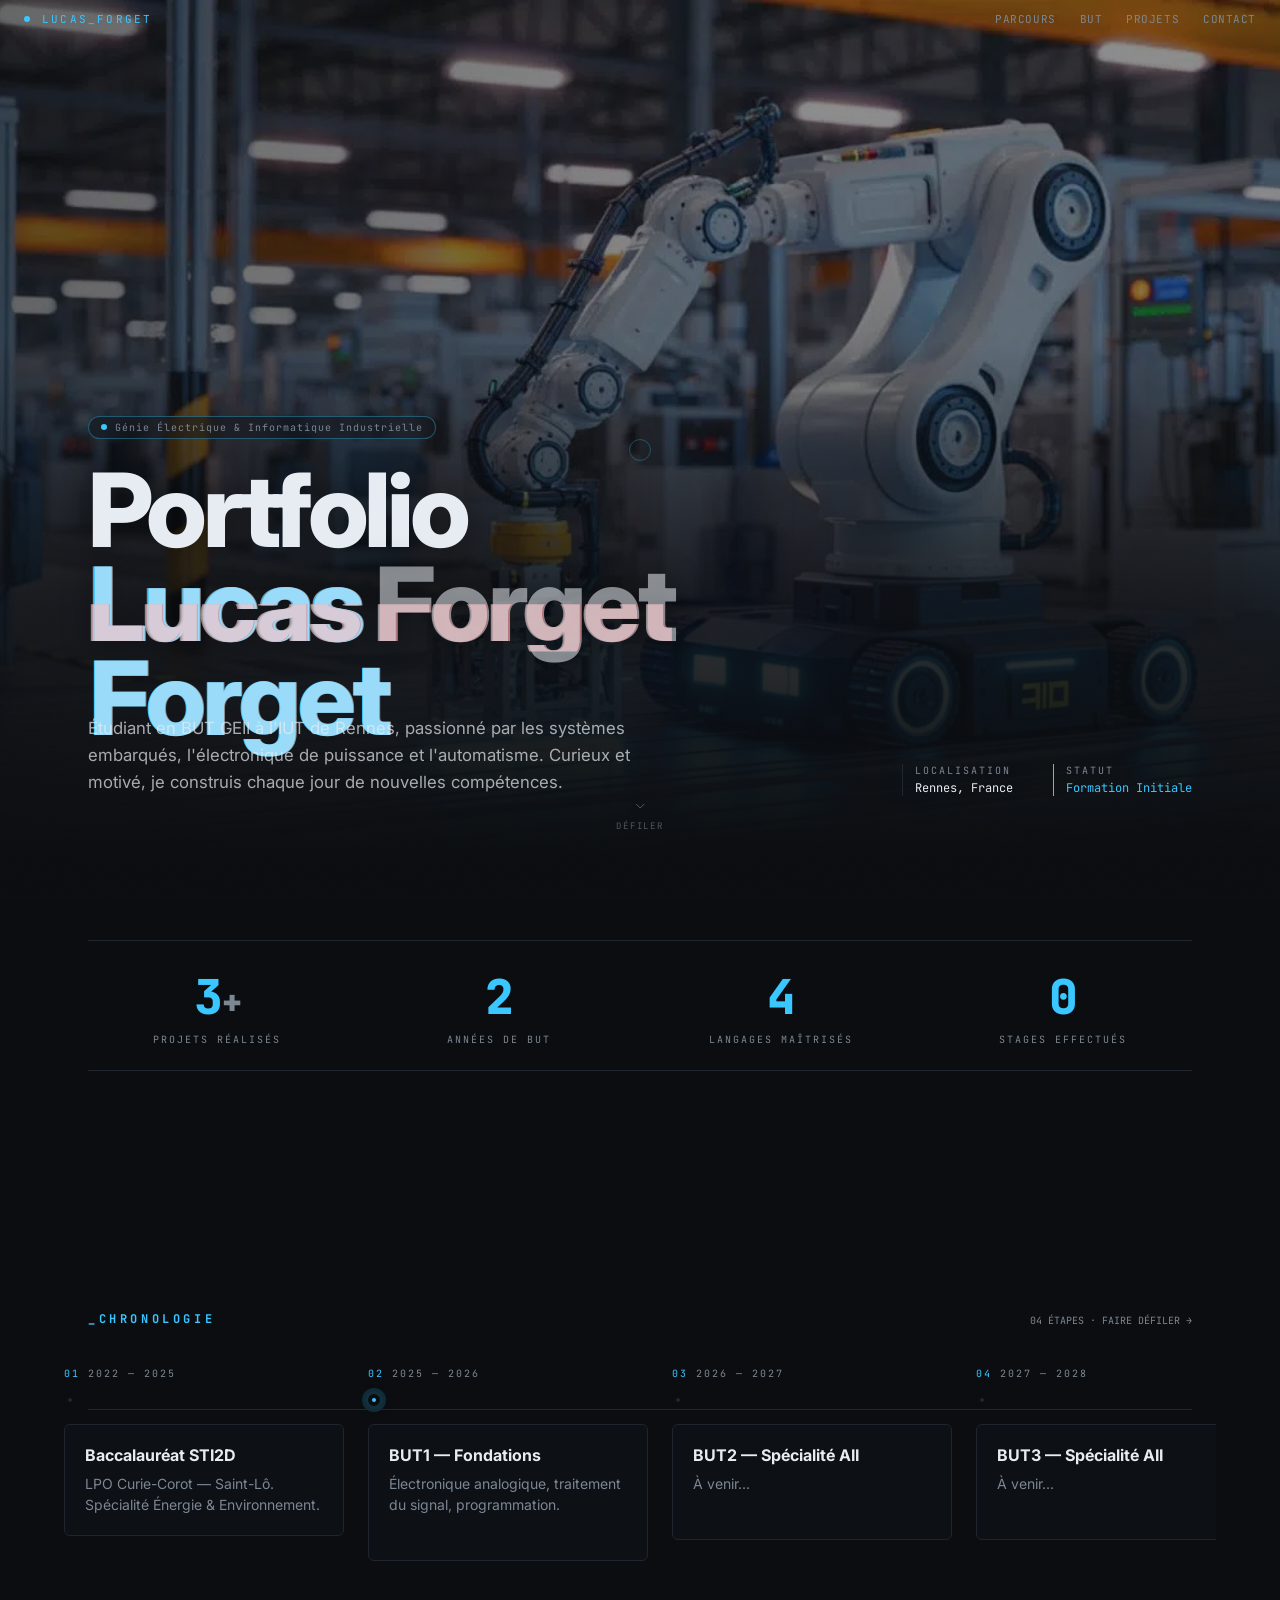
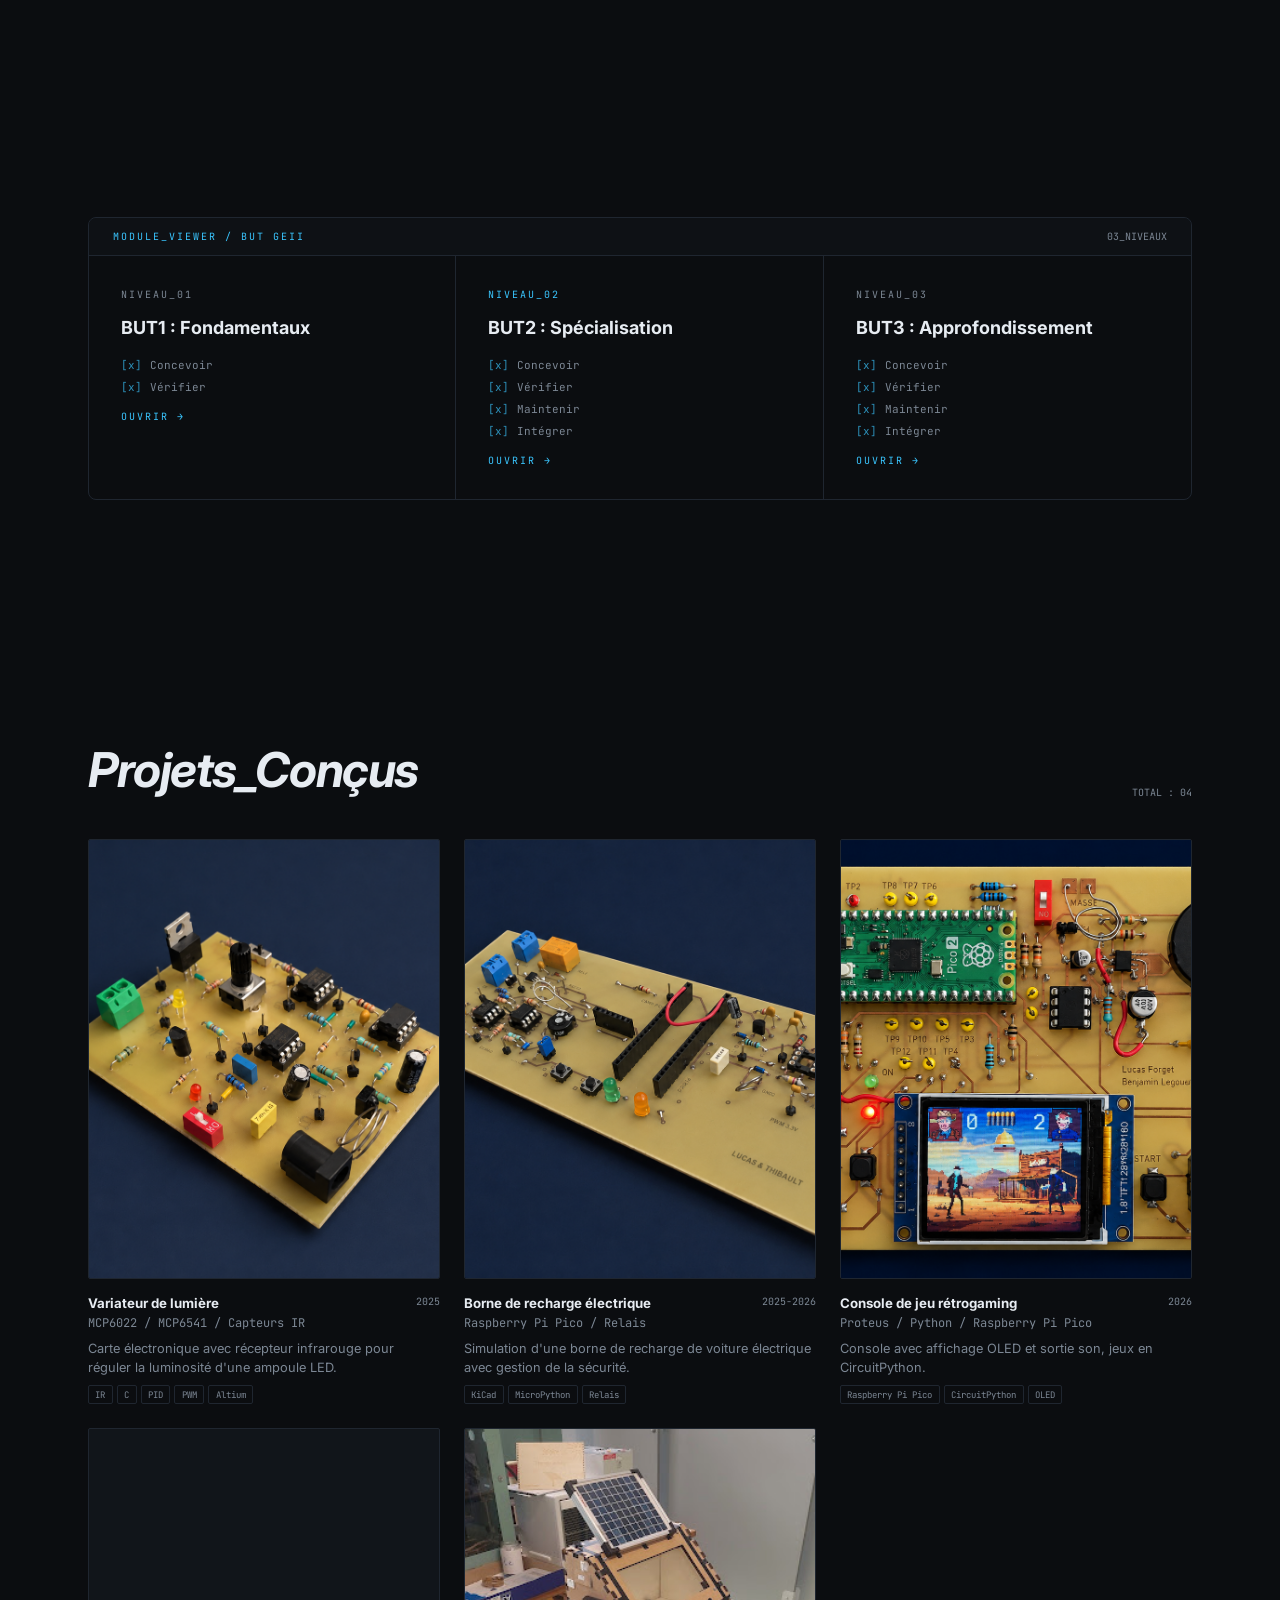
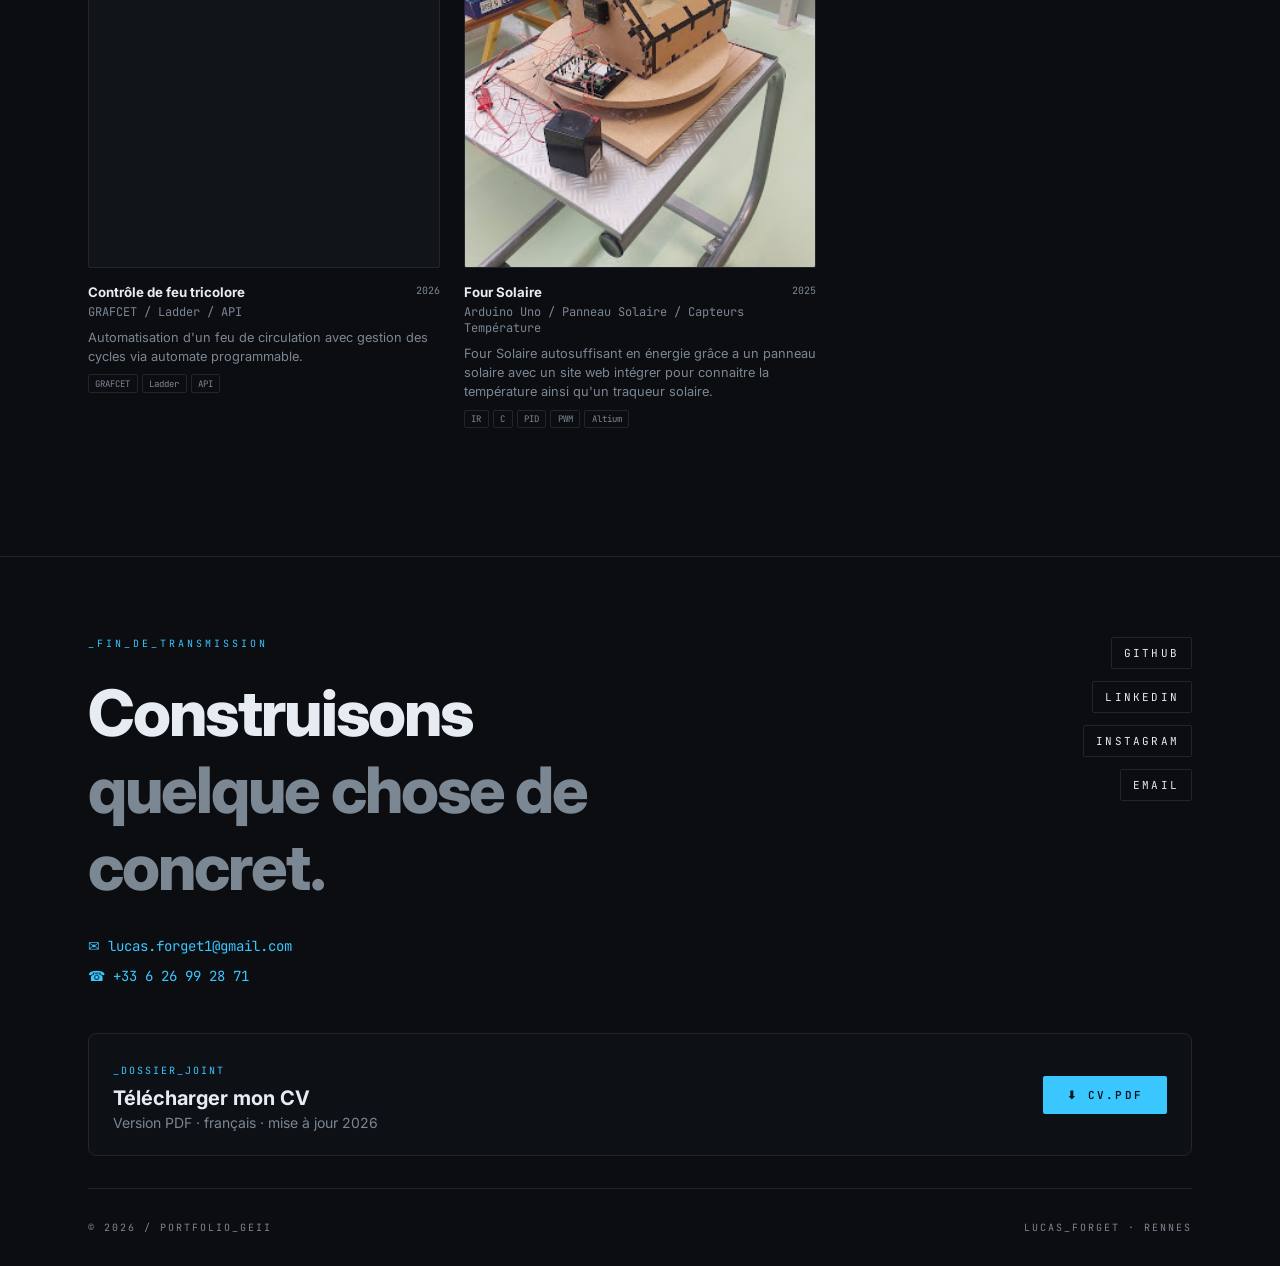
==== commit 9b421150: "Add files via upload" ====
--- a/index.html
+++ b/index.html
@@ -418,28 +418,38 @@
           <img src="borne-recharge.png" alt="Borne de Recharge" onerror="this.style.display='none'" data-lightbox>
           <div class="img-overlay">Voir le projet →</div>
         </div>
-        <div class="info"><div><h5>Borne de recharge électrique</h5><p class="t">Raspberry Pi Pico / Relais</p></div><span class="y">2025</span></div>
+        <div class="info"><div><h5>Borne de recharge électrique</h5><p class="t">Raspberry Pi Pico / Relais</p></div><span class="y">2025-2026</span></div>
         <p class="sum">Simulation d'une borne de recharge de voiture électrique avec gestion de la sécurité.</p>
         <div class="stack"><span>KiCad</span><span>MicroPython</span><span>Relais</span></div>
       </a>
-      <a class="proj reveal reveal-d3" href="console-retro.html">
+      <a class="proj reveal reveal-d3" href="console-gunfight.png">
         <div class="img">
-          <img src="console-retro.jpg" alt="Console de jeu" onerror="this.style.display='none'" data-lightbox>
+          <img src="console-gunfight.png" alt="Console de jeu" onerror="this.style.display='none'" data-lightbox>
           <div class="img-overlay">Voir le projet →</div>
         </div>
-        <div class="info"><div><h5>Console de jeu rétrogaming</h5><p class="t">Proteus / Python / Raspberry Pi Pico</p></div><span class="y">2025</span></div>
+        <div class="info"><div><h5>Console de jeu rétrogaming</h5><p class="t">Proteus / Python / Raspberry Pi Pico</p></div><span class="y">2026</span></div>
         <p class="sum">Console avec affichage OLED et sortie son, jeux en CircuitPython.</p>
         <div class="stack"><span>Raspberry Pi Pico</span><span>CircuitPython</span><span>OLED</span></div>
       </a>
       <a class="proj reveal reveal-d1" href="feu-tricolore.html">
         <div class="img">
-          <img src="feu-tricolore.jpg" alt="Feu tricolore" onerror="this.style.display='none'" data-lightbox>
+          <img src="feu-tricolore.png" alt="Feu tricolore" onerror="this.style.display='none'" data-lightbox>
           <div class="img-overlay">Voir le projet →</div>
         </div>
-        <div class="info"><div><h5>Contrôle de feu tricolore</h5><p class="t">GRAFCET / Ladder / API</p></div><span class="y">2025</span></div>
+        <div class="info"><div><h5>Contrôle de feu tricolore</h5><p class="t">GRAFCET / Ladder / API</p></div><span class="y">2026</span></div>
         <p class="sum">Automatisation d'un feu de circulation avec gestion des cycles via automate programmable.</p>
         <div class="stack"><span>GRAFCET</span><span>Ladder</span><span>API</span></div>
       </a>
+      <a class="proj reveal reveal-d1" href="four-solaire.html">
+        <div class="img">
+          <img src="four-solaire.jpg" alt="Four Solaire" onerror="this.style.display='none'" data-lightbox>
+          <div class="img-overlay">Voir le projet →</div>
+        </div>
+        <div class="info"><div><h5>Four Solaire</h5><p class="t">Arduino Uno / Panneau Solaire / Capteurs Température</p></div><span class="y">2025</span></div>
+        <p class="sum">Four Solaire autosuffisant en énergie grâce a un panneau solaire avec un site web intégrer pour connaitre la température ainsi qu'un traqueur solaire.</p>
+        <div class="stack"><span>IR</span><span>C</span><span>PID</span><span>PWM</span><span>Altium</span></div>
+      </a>
+      
     </div>
   </section>
 
@@ -457,9 +467,9 @@
         </div>
       </div>
       <div class="socials reveal reveal-d2">
-        <a href="#">GitHub</a>
+        <a href="https://github.com/lucasforget1-ship-it/Portfolio-GEII">GitHub</a>
         <a href="https://linkedin.com/in/lucas-forget" target="_blank">LinkedIn</a>
-        <a href="https://instagram.com/TON_COMPTE" target="_blank">Instagram</a>
+        <a href="https://www.instagram.com/llucas.frg/" target="_blank">Instagram</a>
         <a href="mailto:lucas.forget1@gmail.com">Email</a>
       </div>
     </div>
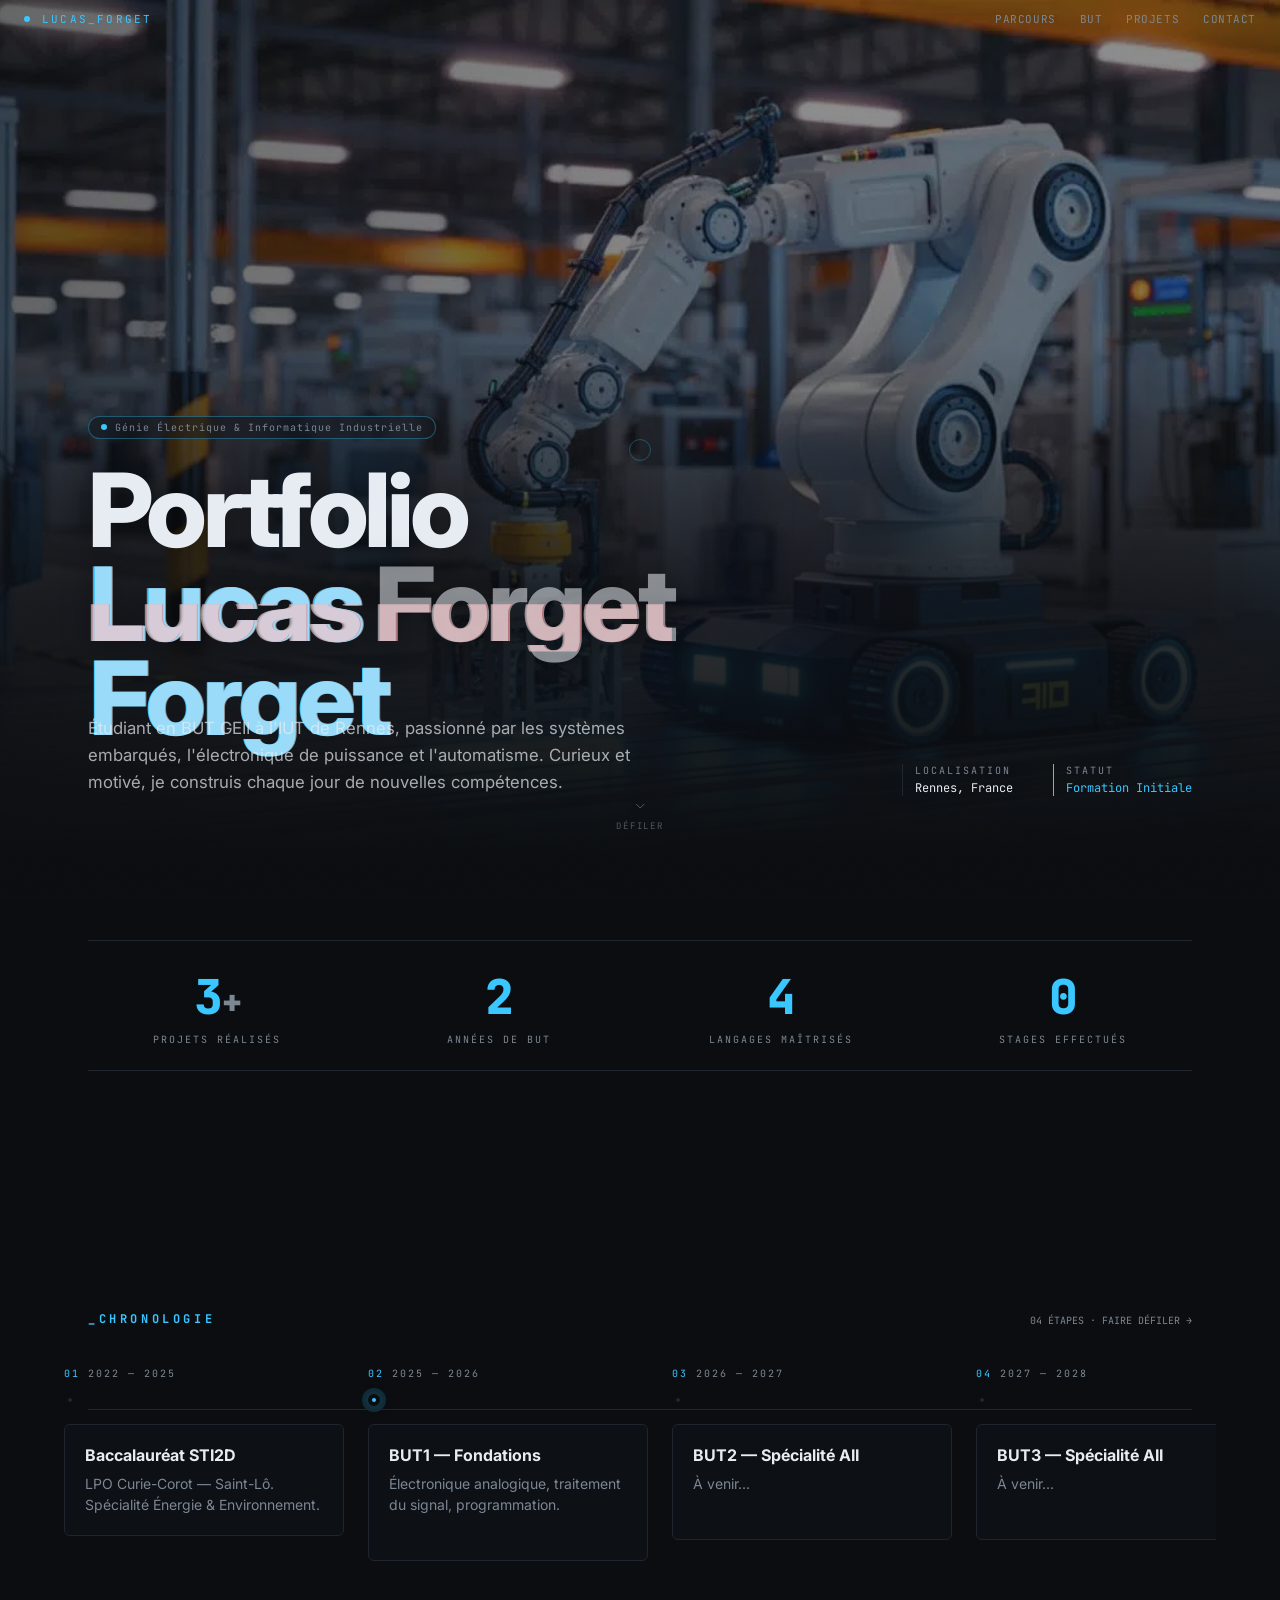
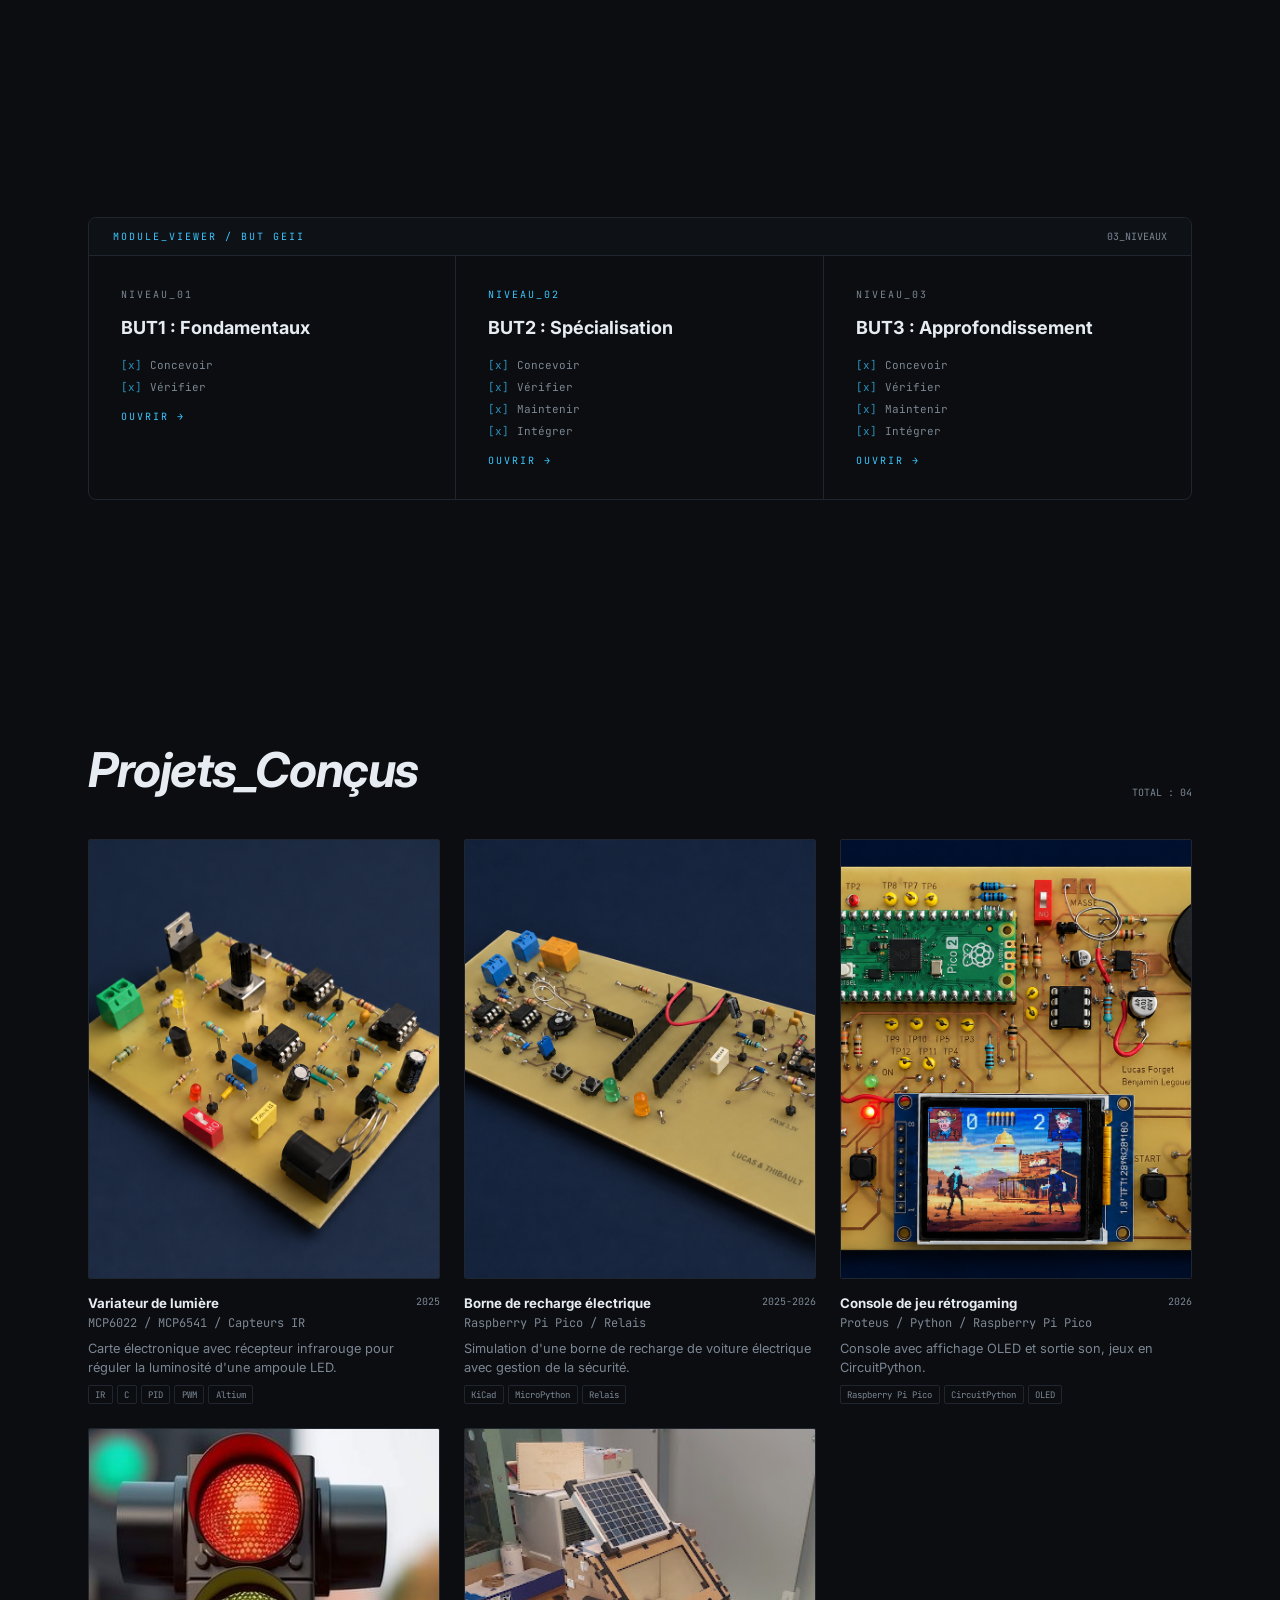
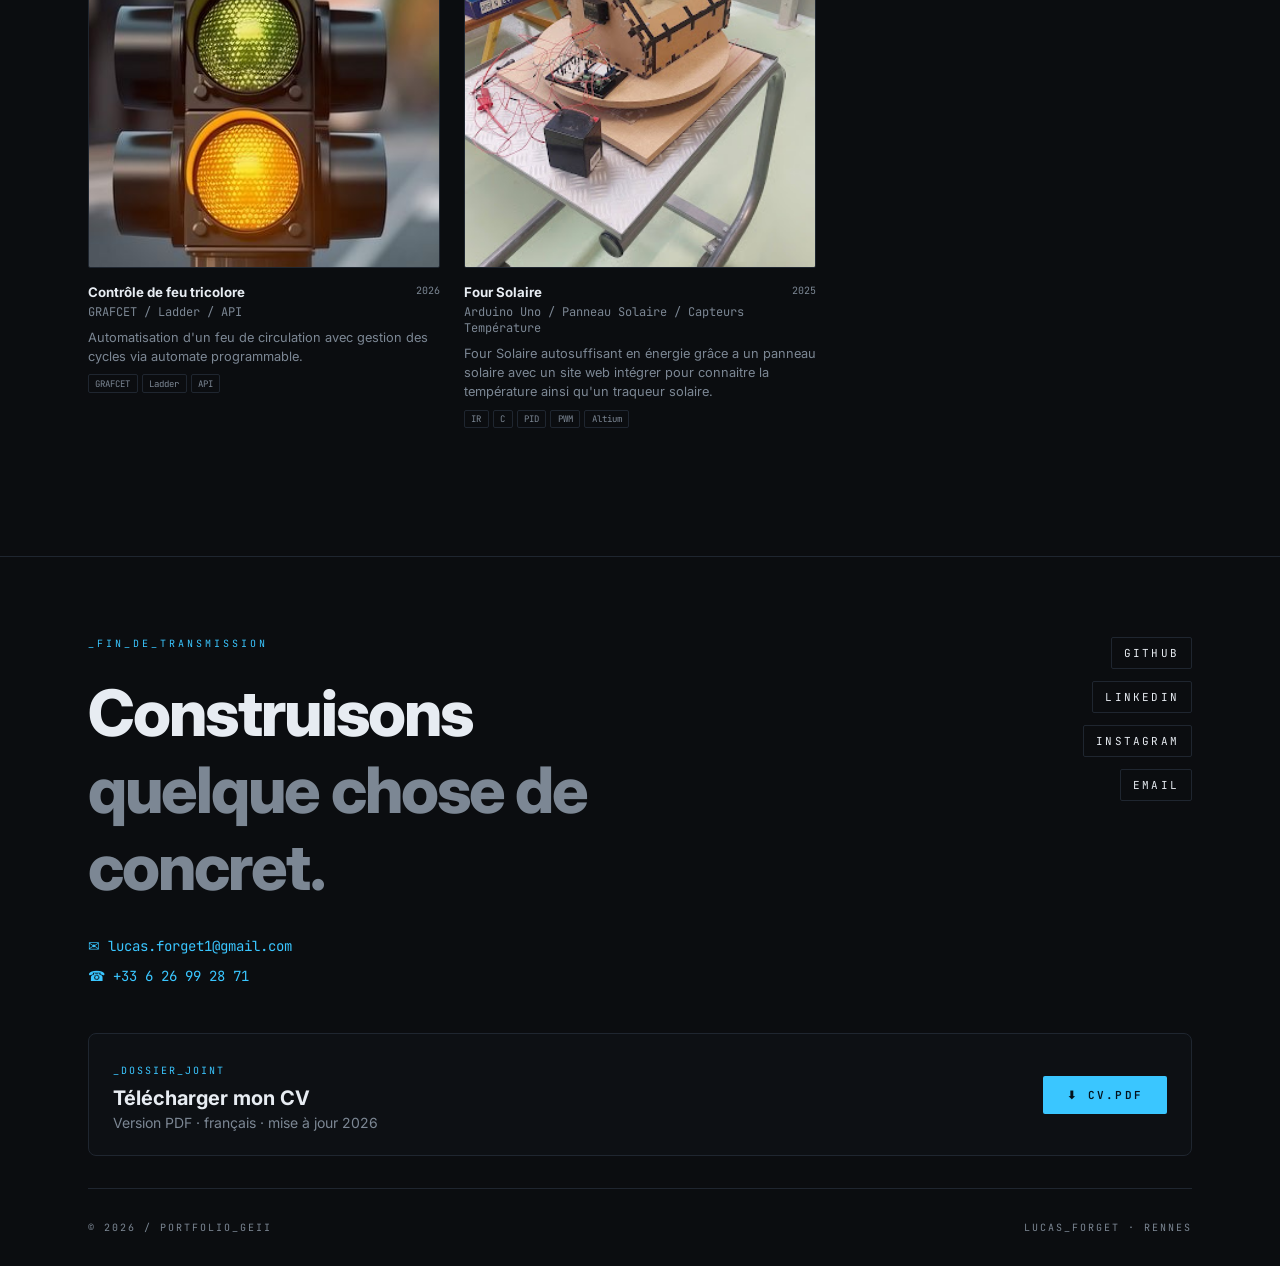
==== commit 77690e1d: "Add files via upload" ====
--- a/index.html
+++ b/index.html
@@ -433,7 +433,7 @@
       </a>
       <a class="proj reveal reveal-d1" href="feu-tricolore.html">
         <div class="img">
-          <img src="feu-tricolore.png" alt="Feu tricolore" onerror="this.style.display='none'" data-lightbox>
+          <img src="feu-tricolore.jpg" alt="Feu tricolore" onerror="this.style.display='none'" data-lightbox>
           <div class="img-overlay">Voir le projet →</div>
         </div>
         <div class="info"><div><h5>Contrôle de feu tricolore</h5><p class="t">GRAFCET / Ladder / API</p></div><span class="y">2026</span></div>
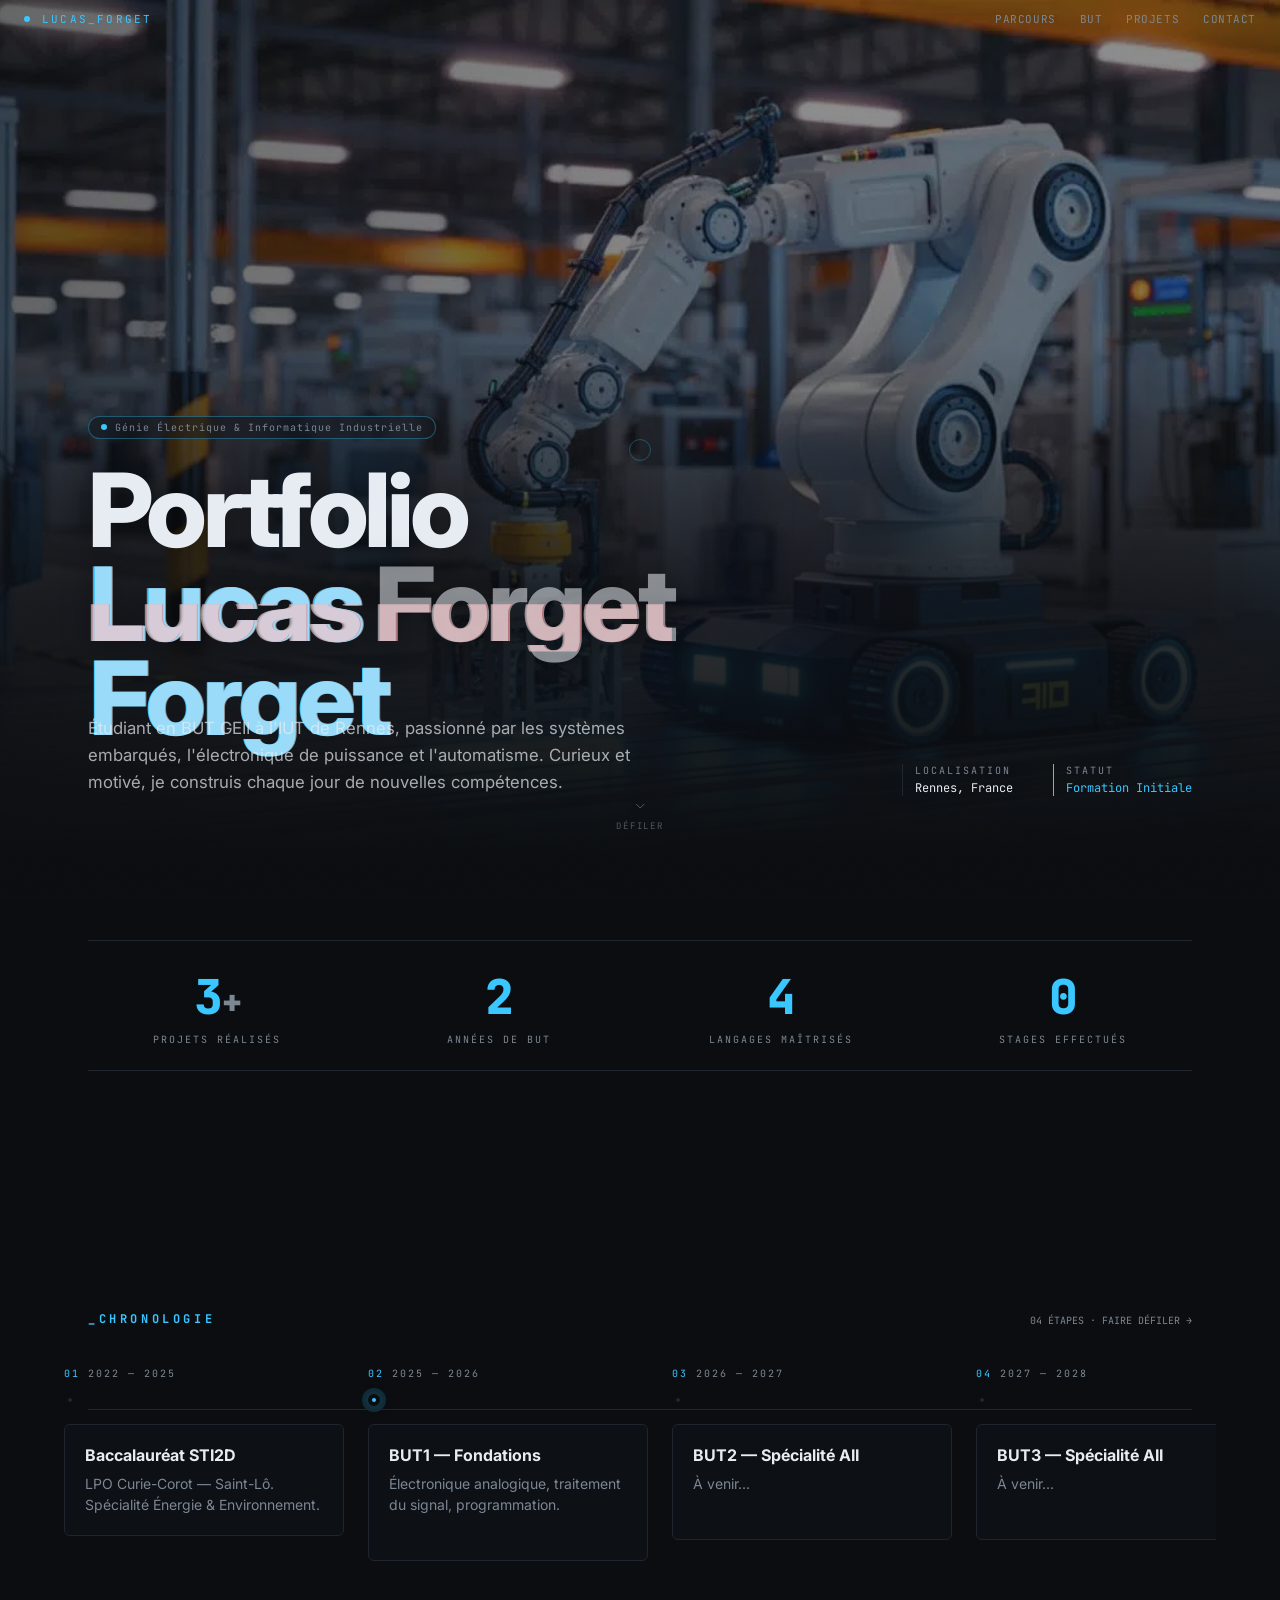
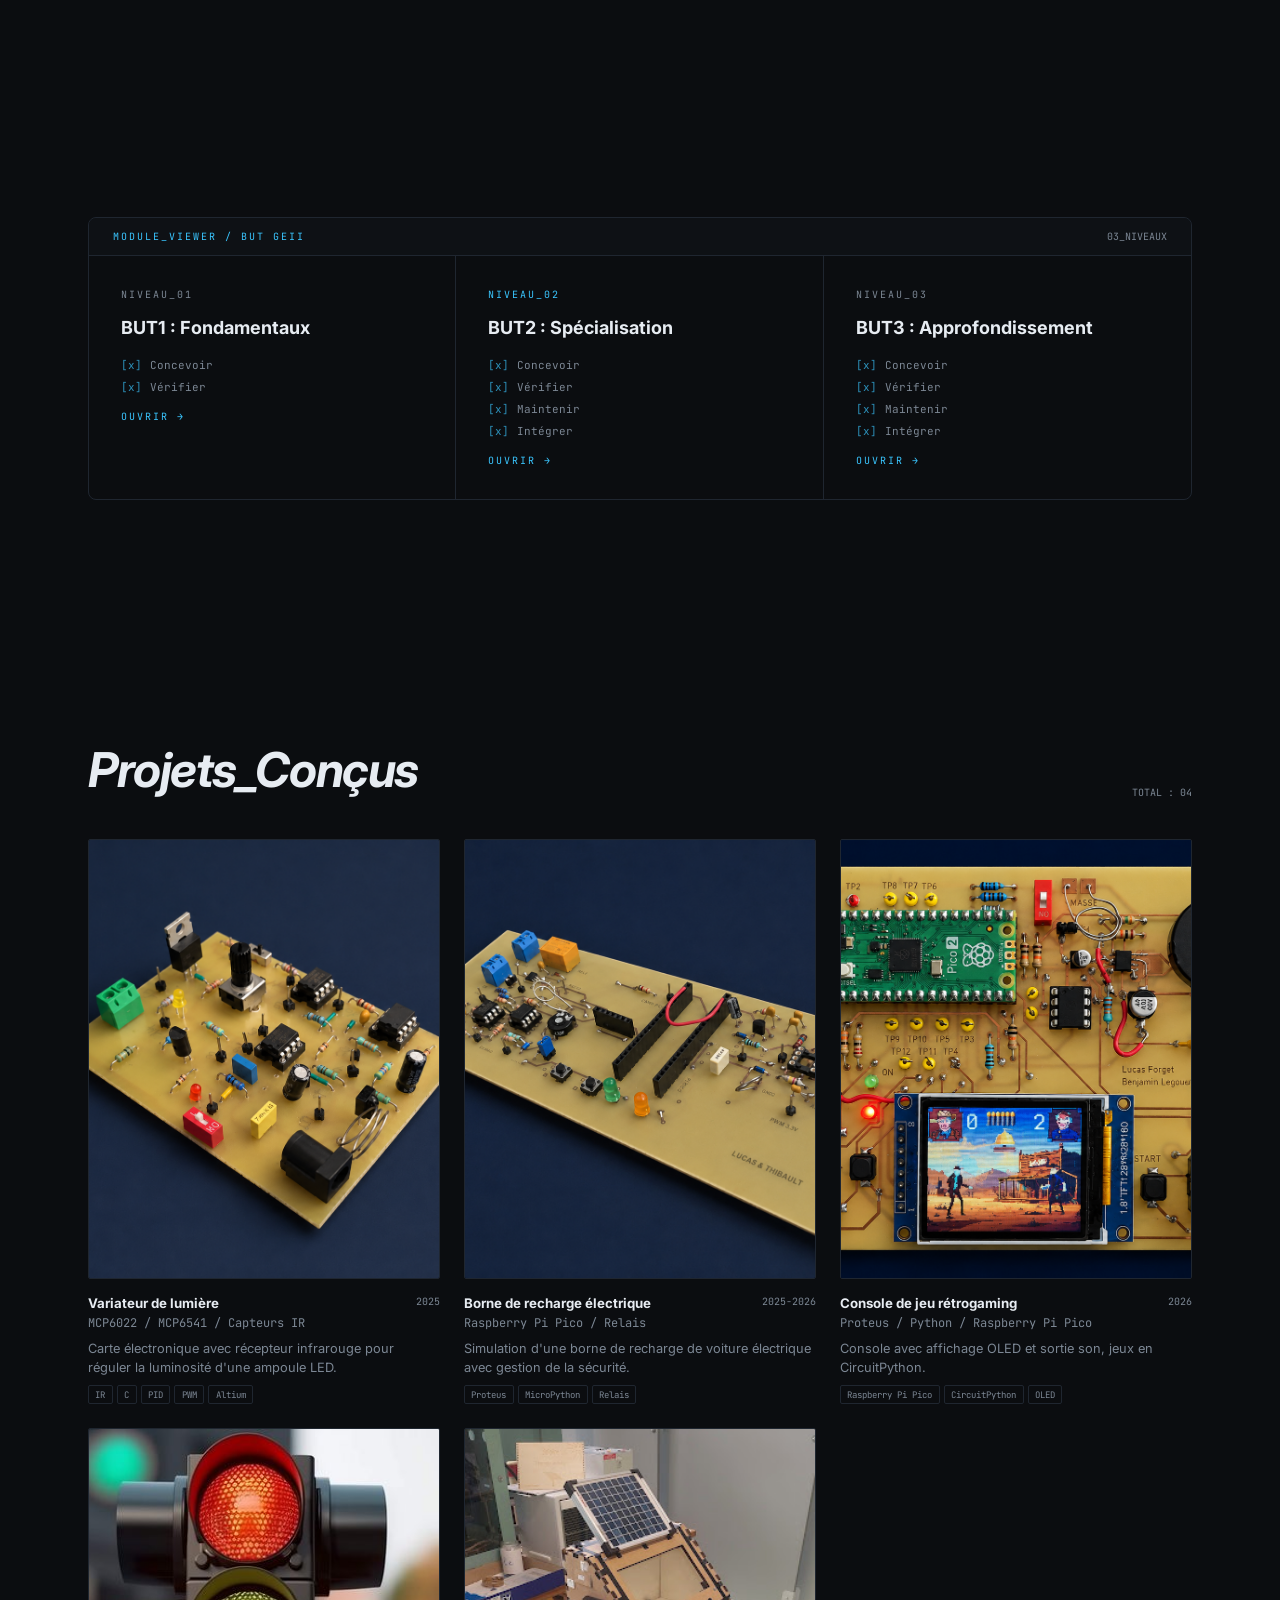
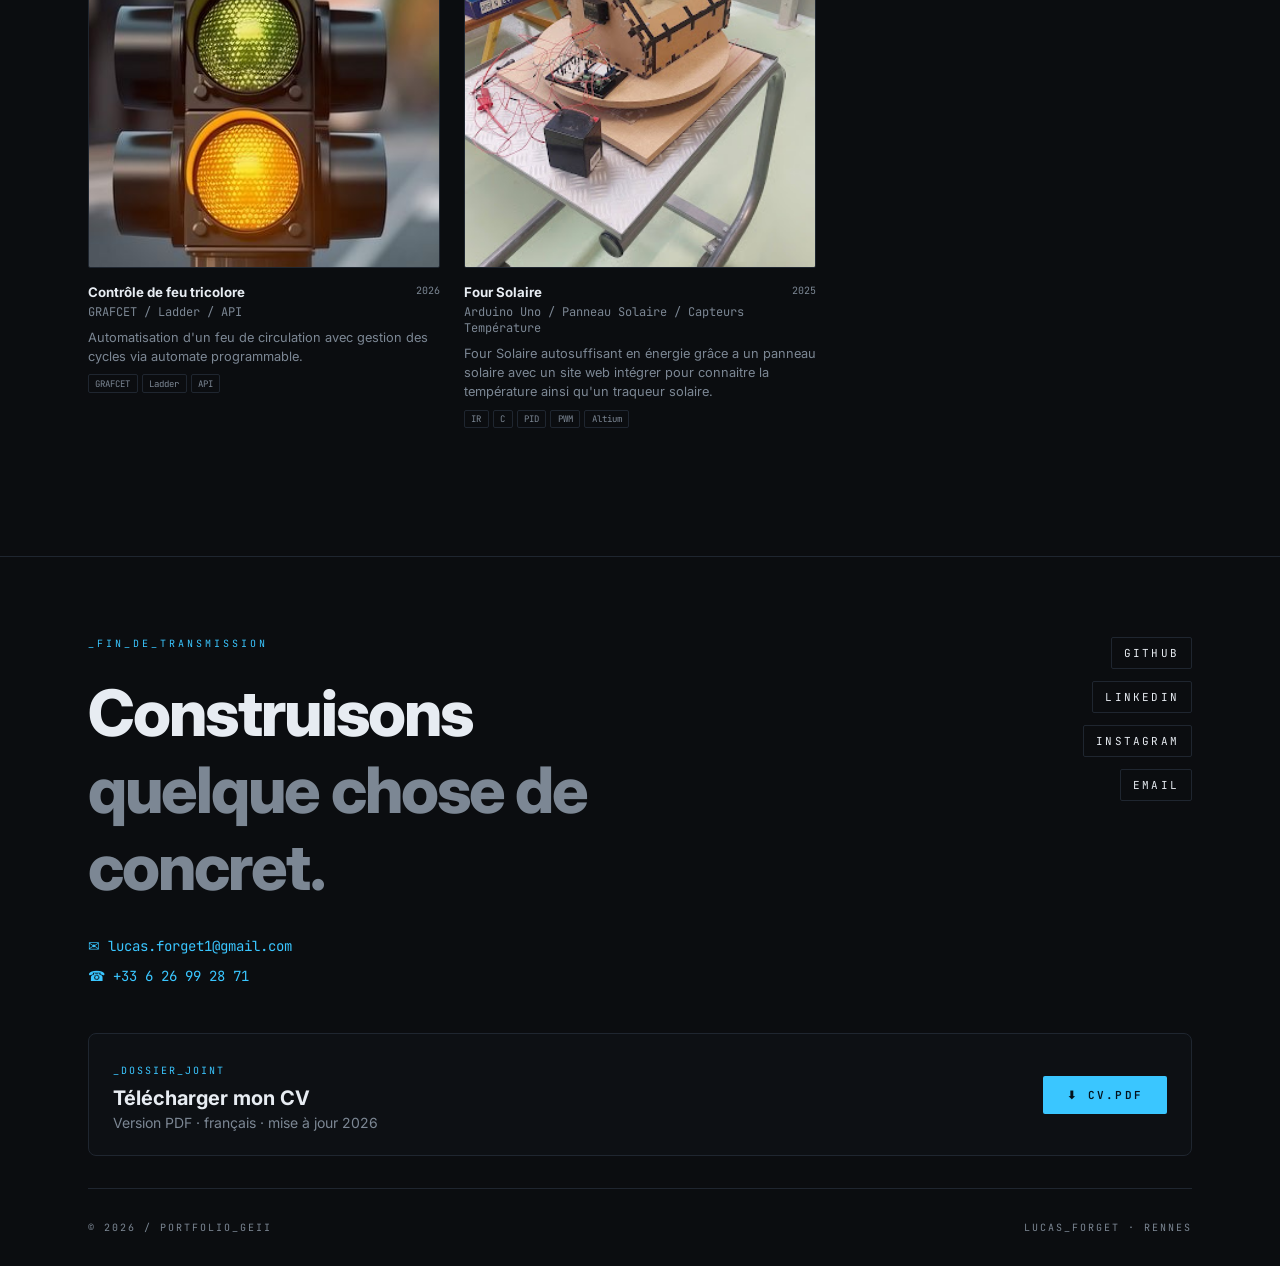
==== commit 50e9cd26: "Update index.html" ====
--- a/index.html
+++ b/index.html
@@ -420,7 +420,7 @@
         </div>
         <div class="info"><div><h5>Borne de recharge électrique</h5><p class="t">Raspberry Pi Pico / Relais</p></div><span class="y">2025-2026</span></div>
         <p class="sum">Simulation d'une borne de recharge de voiture électrique avec gestion de la sécurité.</p>
-        <div class="stack"><span>KiCad</span><span>MicroPython</span><span>Relais</span></div>
+        <div class="stack"><span>Proteus</span><span>MicroPython</span><span>Relais</span></div>
       </a>
       <a class="proj reveal reveal-d3" href="console-gunfight.png">
         <div class="img">
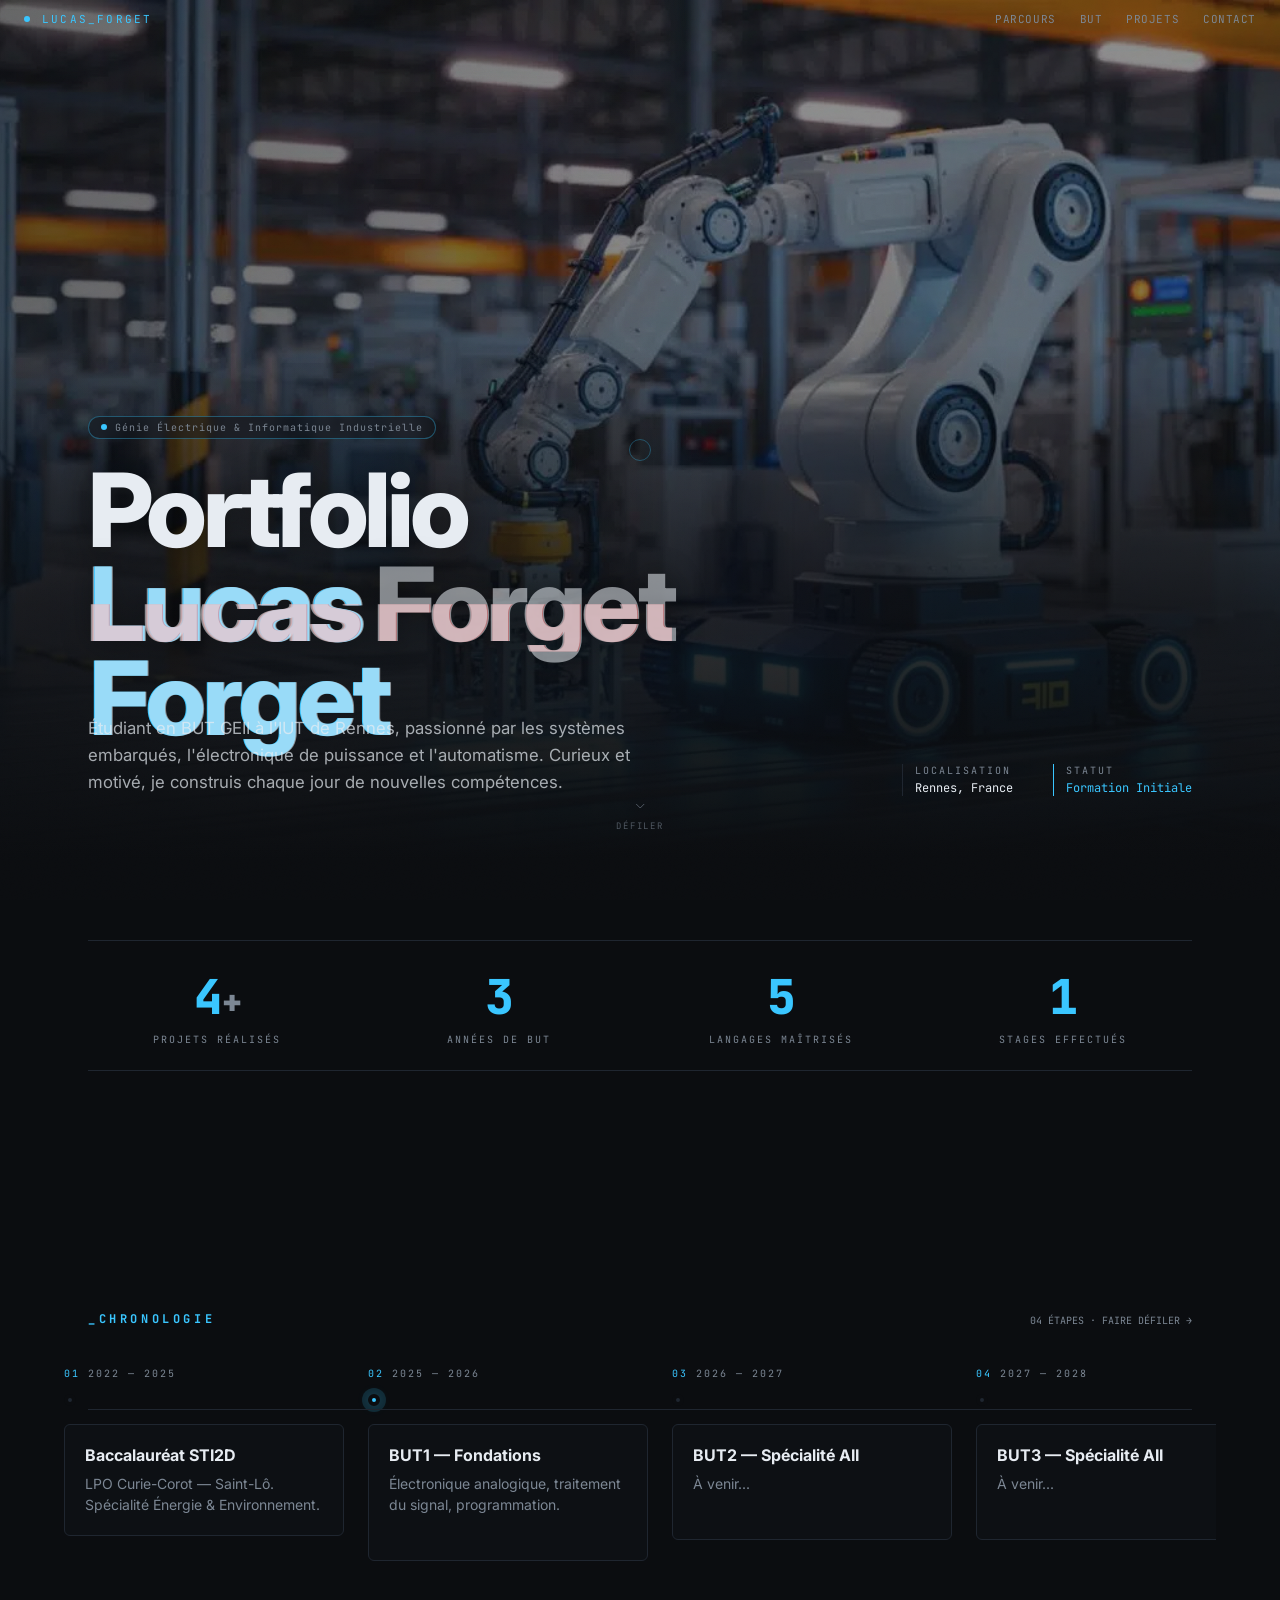
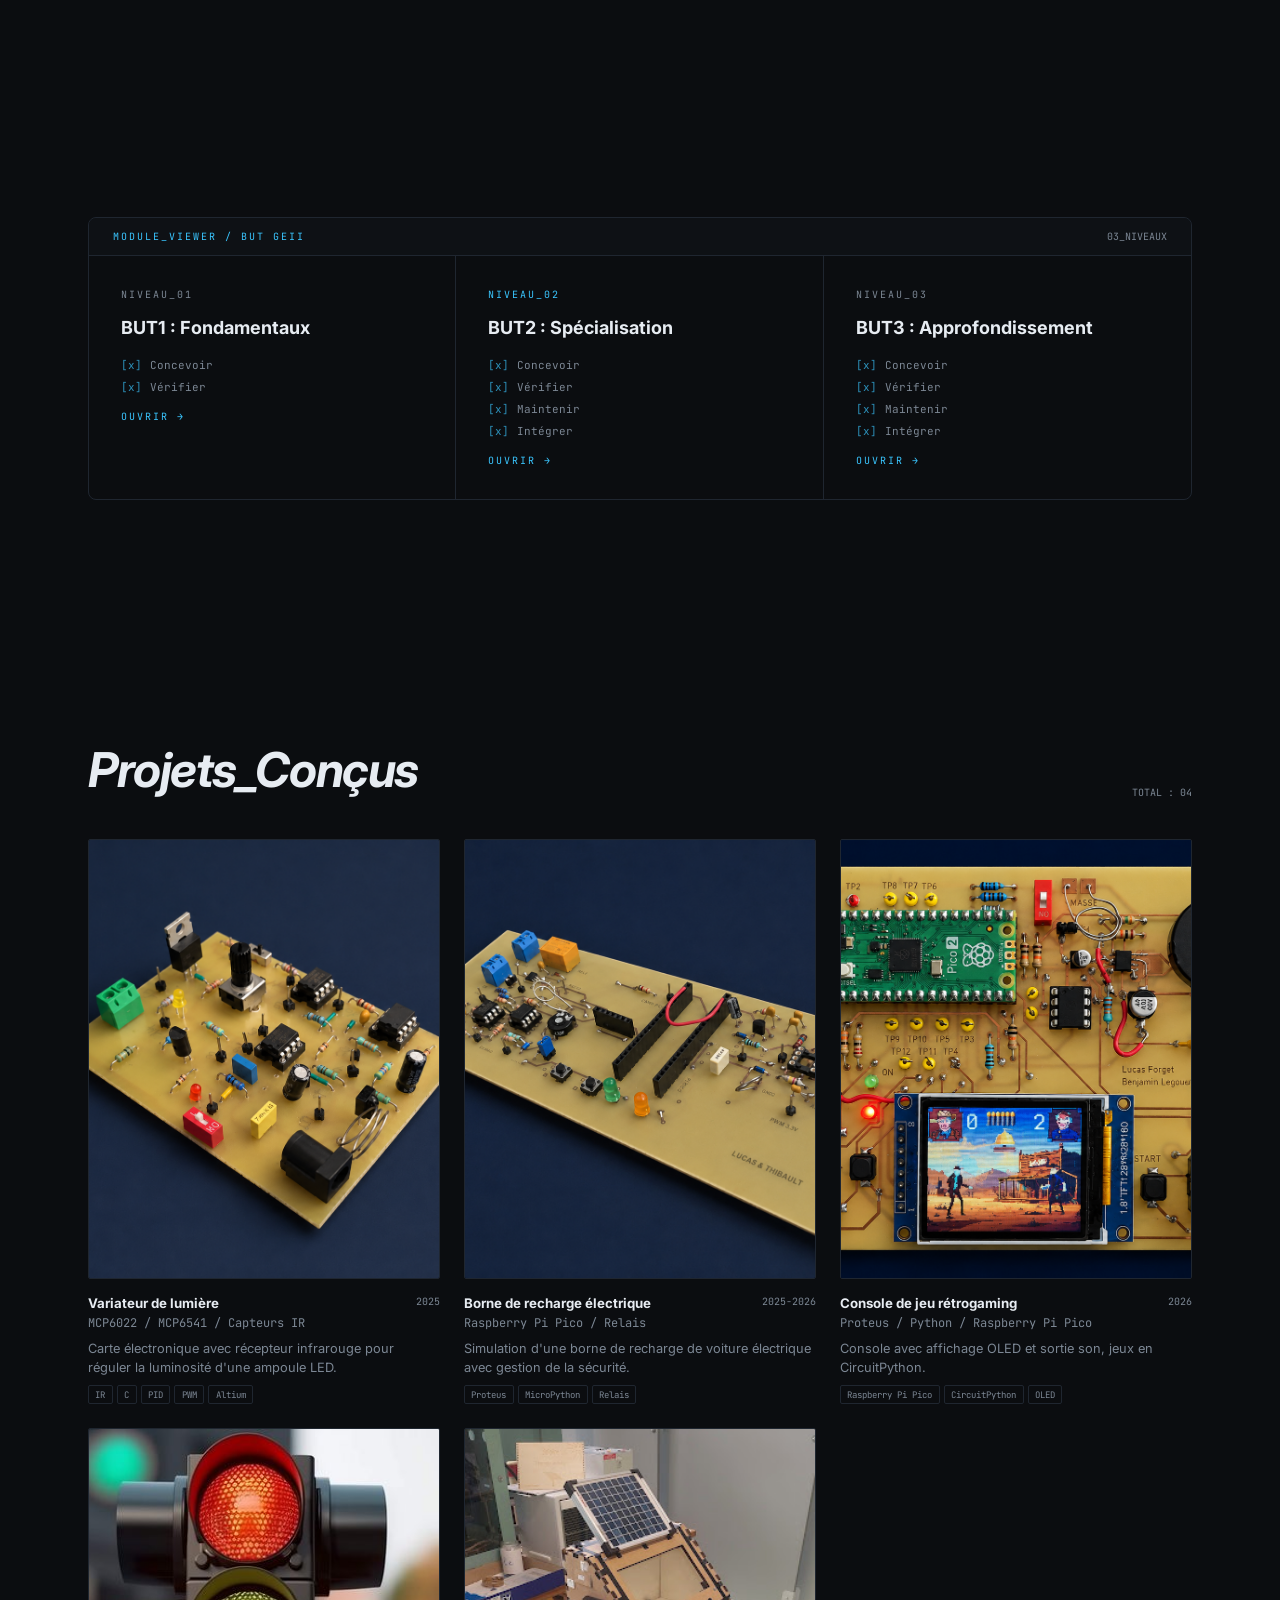
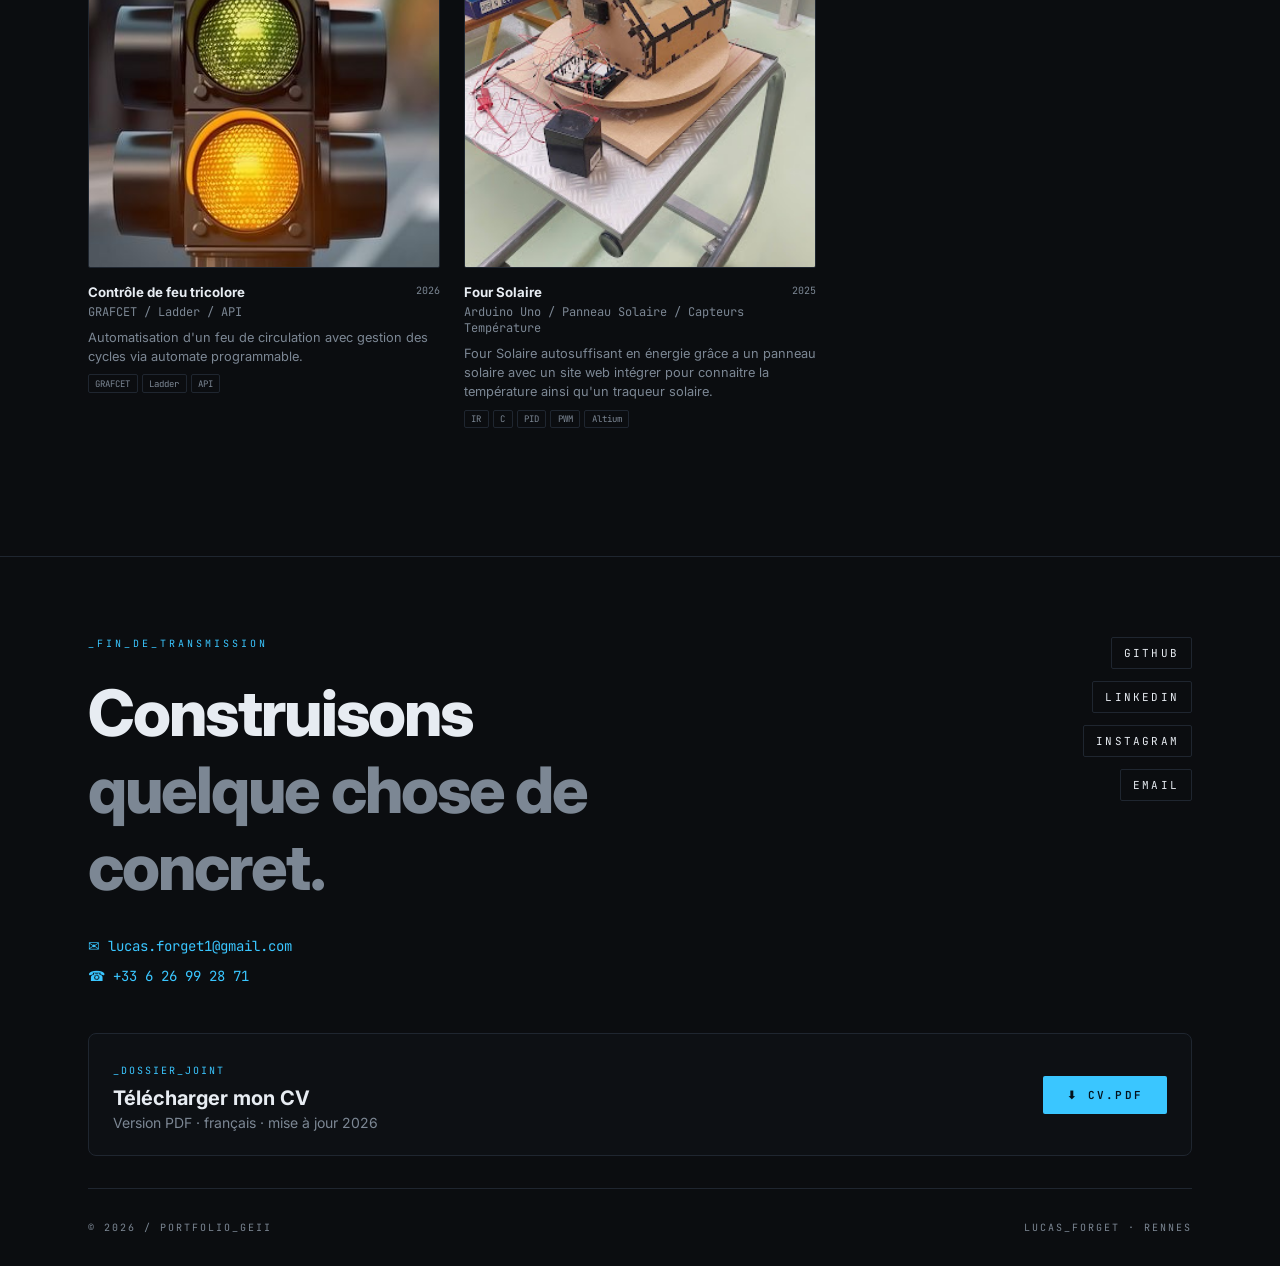
==== commit 9a5e0cca: "Update index.html" ====
--- a/index.html
+++ b/index.html
@@ -422,7 +422,7 @@
         <p class="sum">Simulation d'une borne de recharge de voiture électrique avec gestion de la sécurité.</p>
         <div class="stack"><span>Proteus</span><span>MicroPython</span><span>Relais</span></div>
       </a>
-      <a class="proj reveal reveal-d3" href="console-gunfight.png">
+      <a class="proj reveal reveal-d3" href="console retro.png">
         <div class="img">
           <img src="console-gunfight.png" alt="Console de jeu" onerror="this.style.display='none'" data-lightbox>
           <div class="img-overlay">Voir le projet →</div>
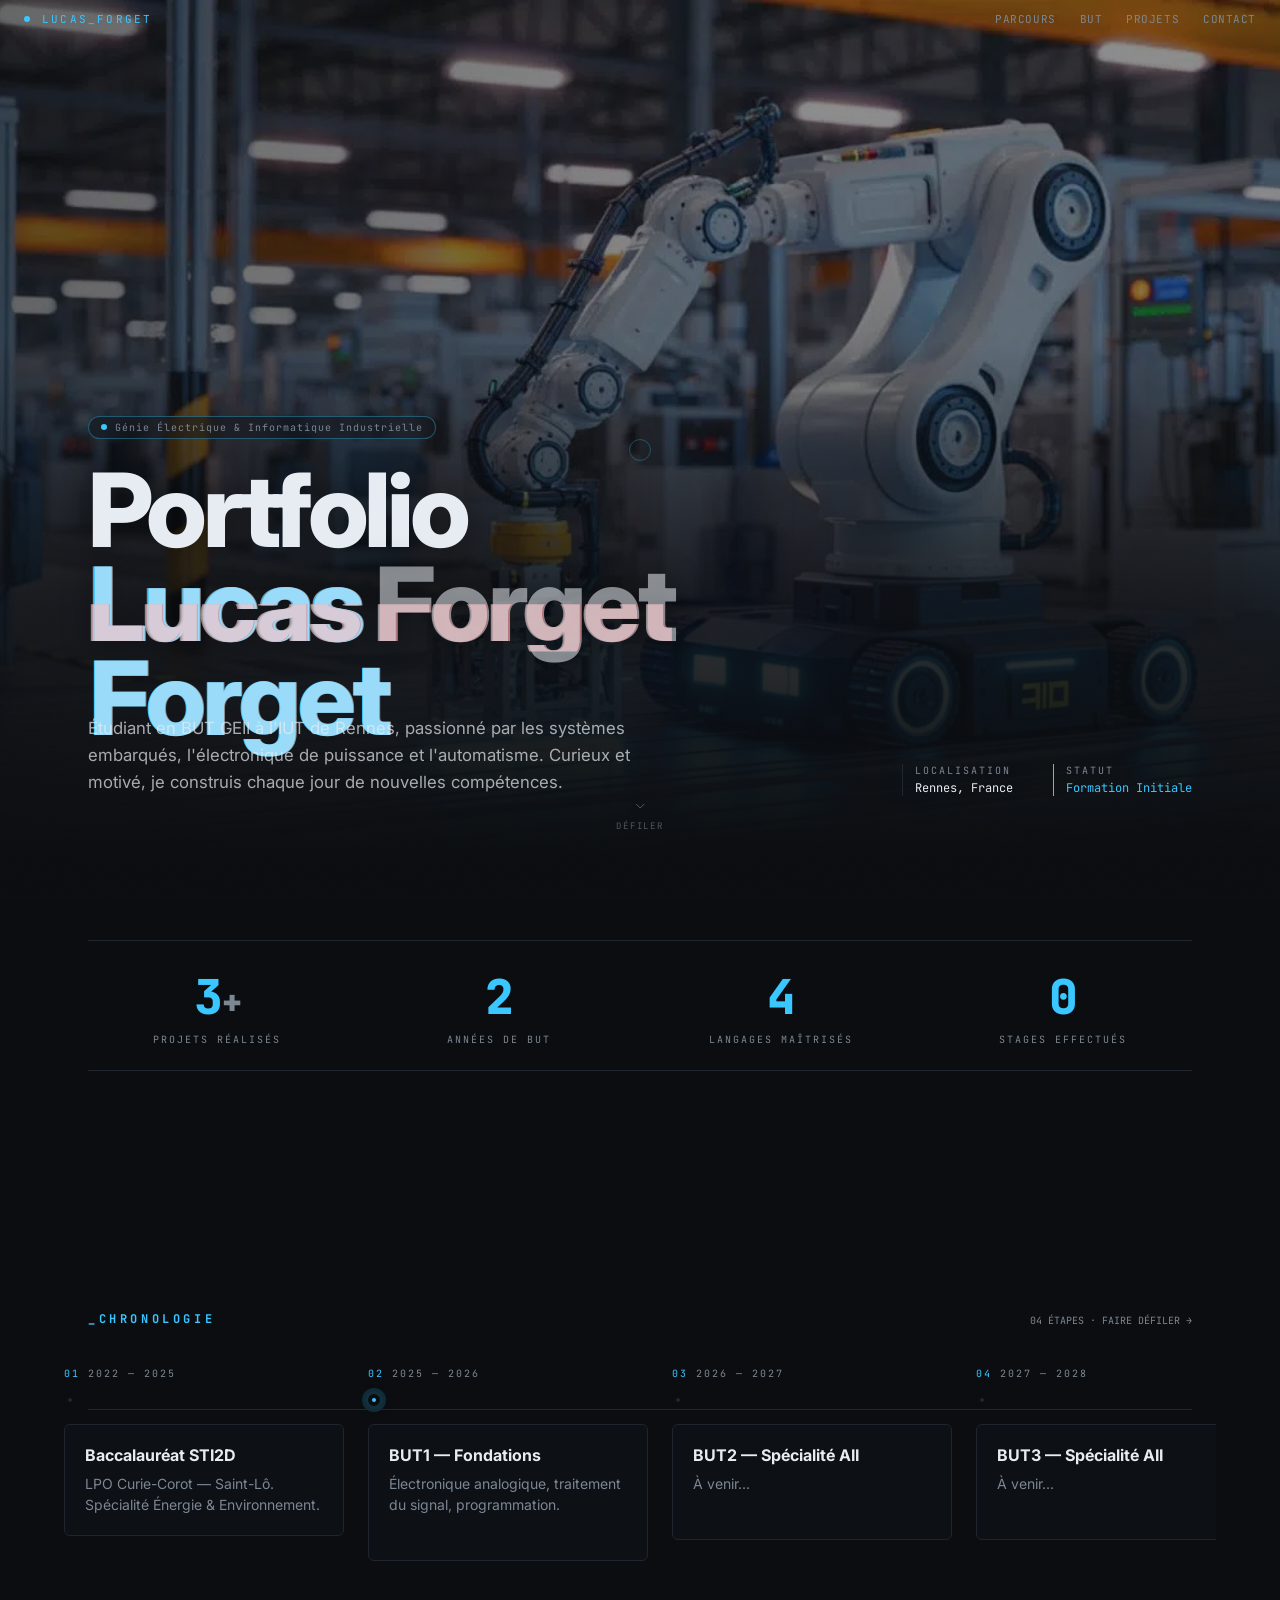
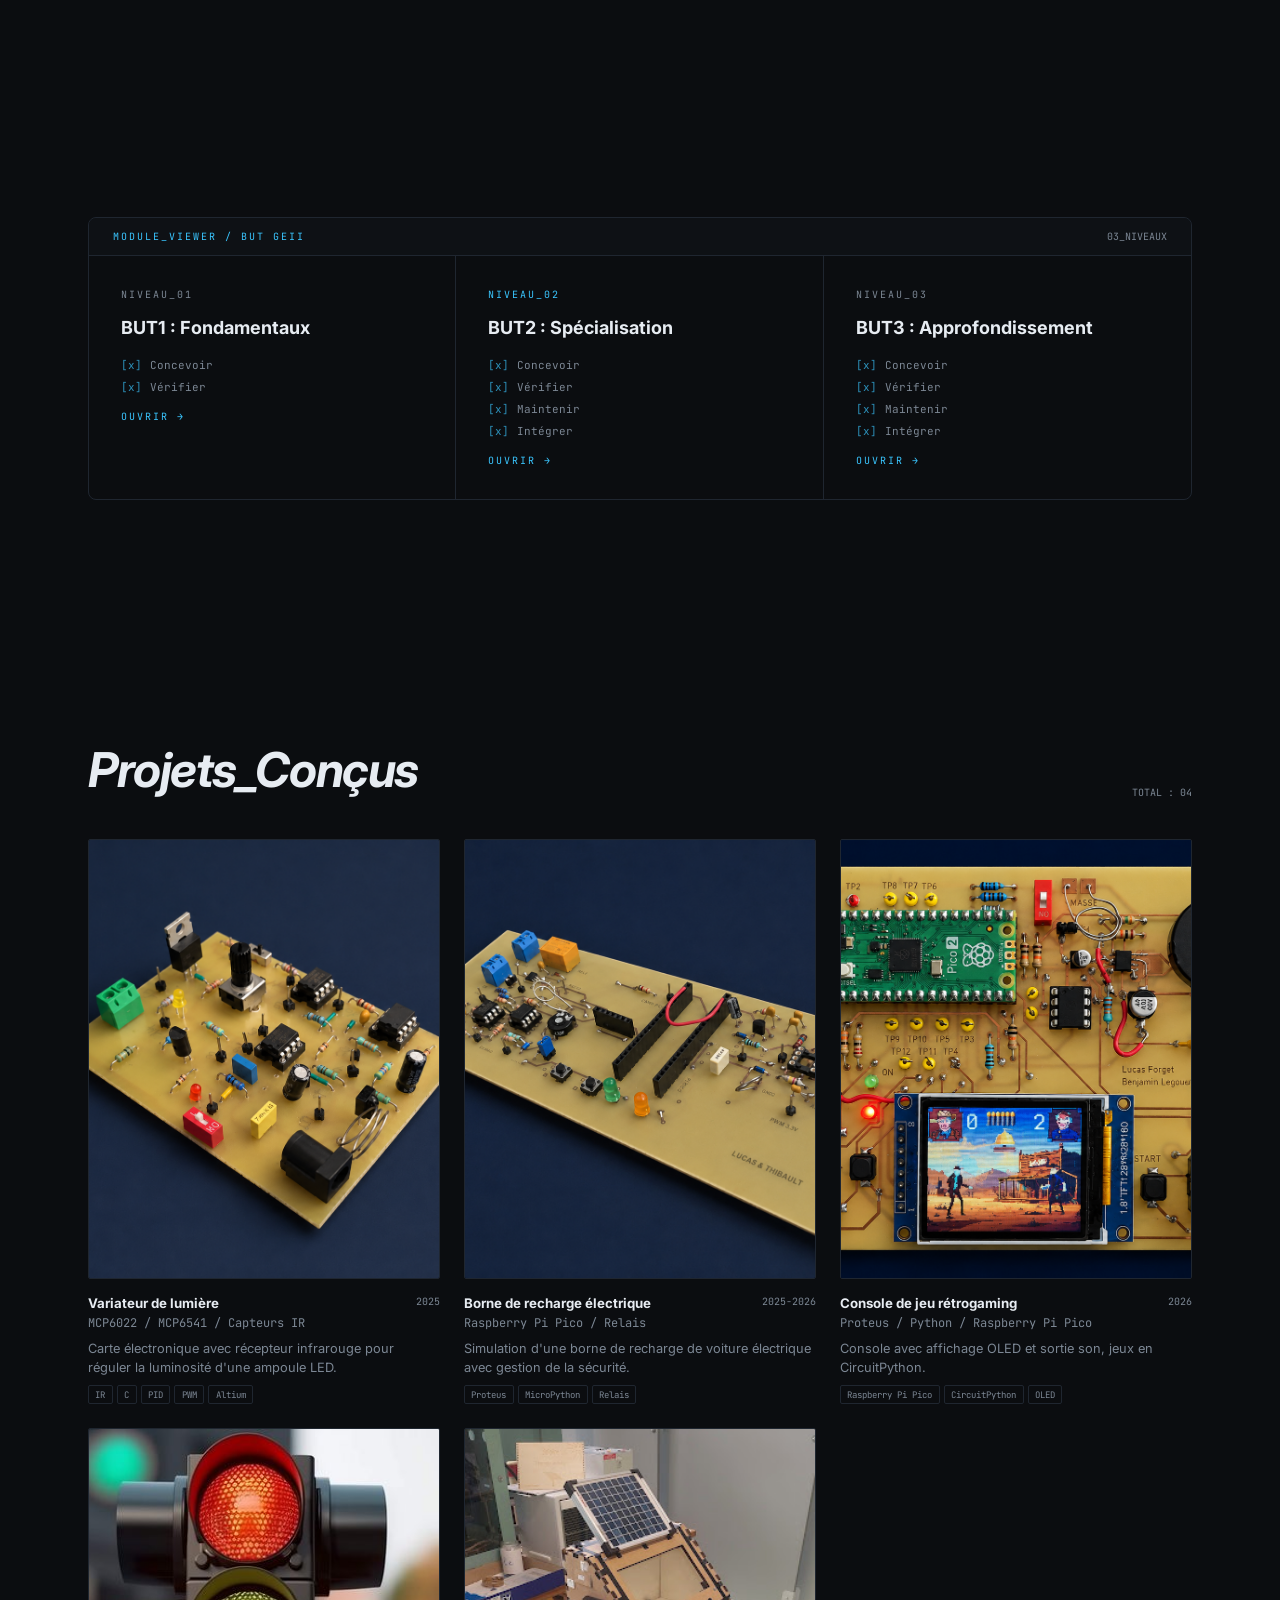
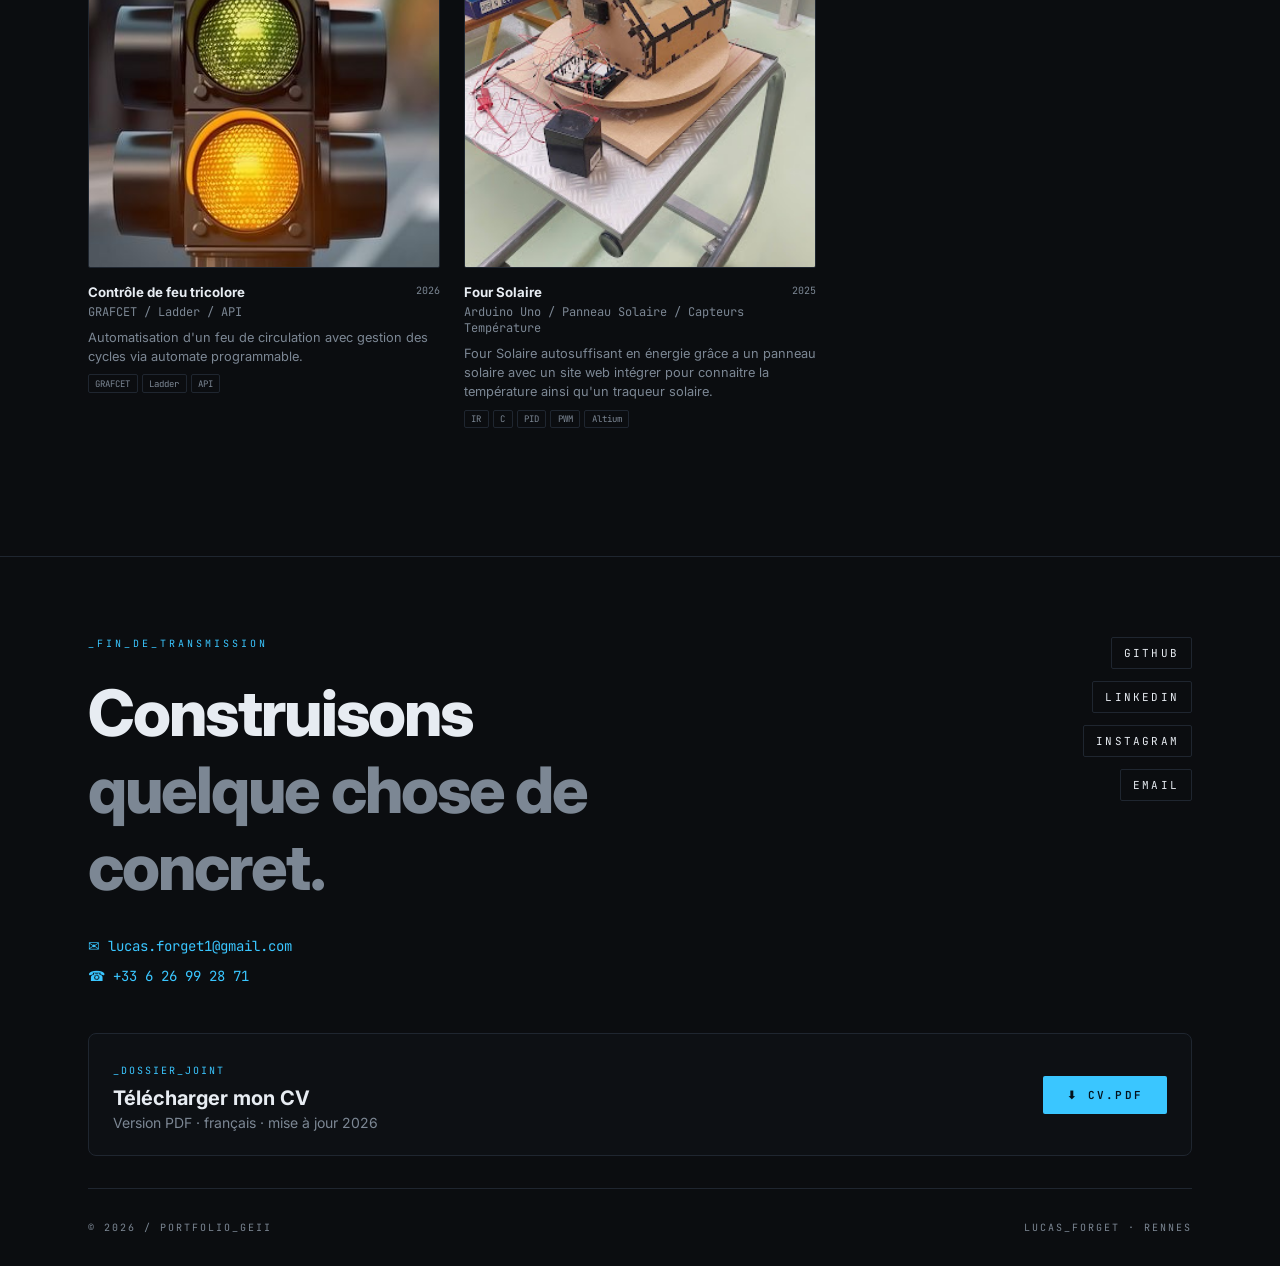
==== commit c2b82bd3: "Update project link from console retro.png to console retro.html" ====
--- a/index.html
+++ b/index.html
@@ -422,7 +422,7 @@
         <p class="sum">Simulation d'une borne de recharge de voiture électrique avec gestion de la sécurité.</p>
         <div class="stack"><span>Proteus</span><span>MicroPython</span><span>Relais</span></div>
       </a>
-      <a class="proj reveal reveal-d3" href="console retro.png">
+      <a class="proj reveal reveal-d3" href="console retro.html">
         <div class="img">
           <img src="console-gunfight.png" alt="Console de jeu" onerror="this.style.display='none'" data-lightbox>
           <div class="img-overlay">Voir le projet →</div>
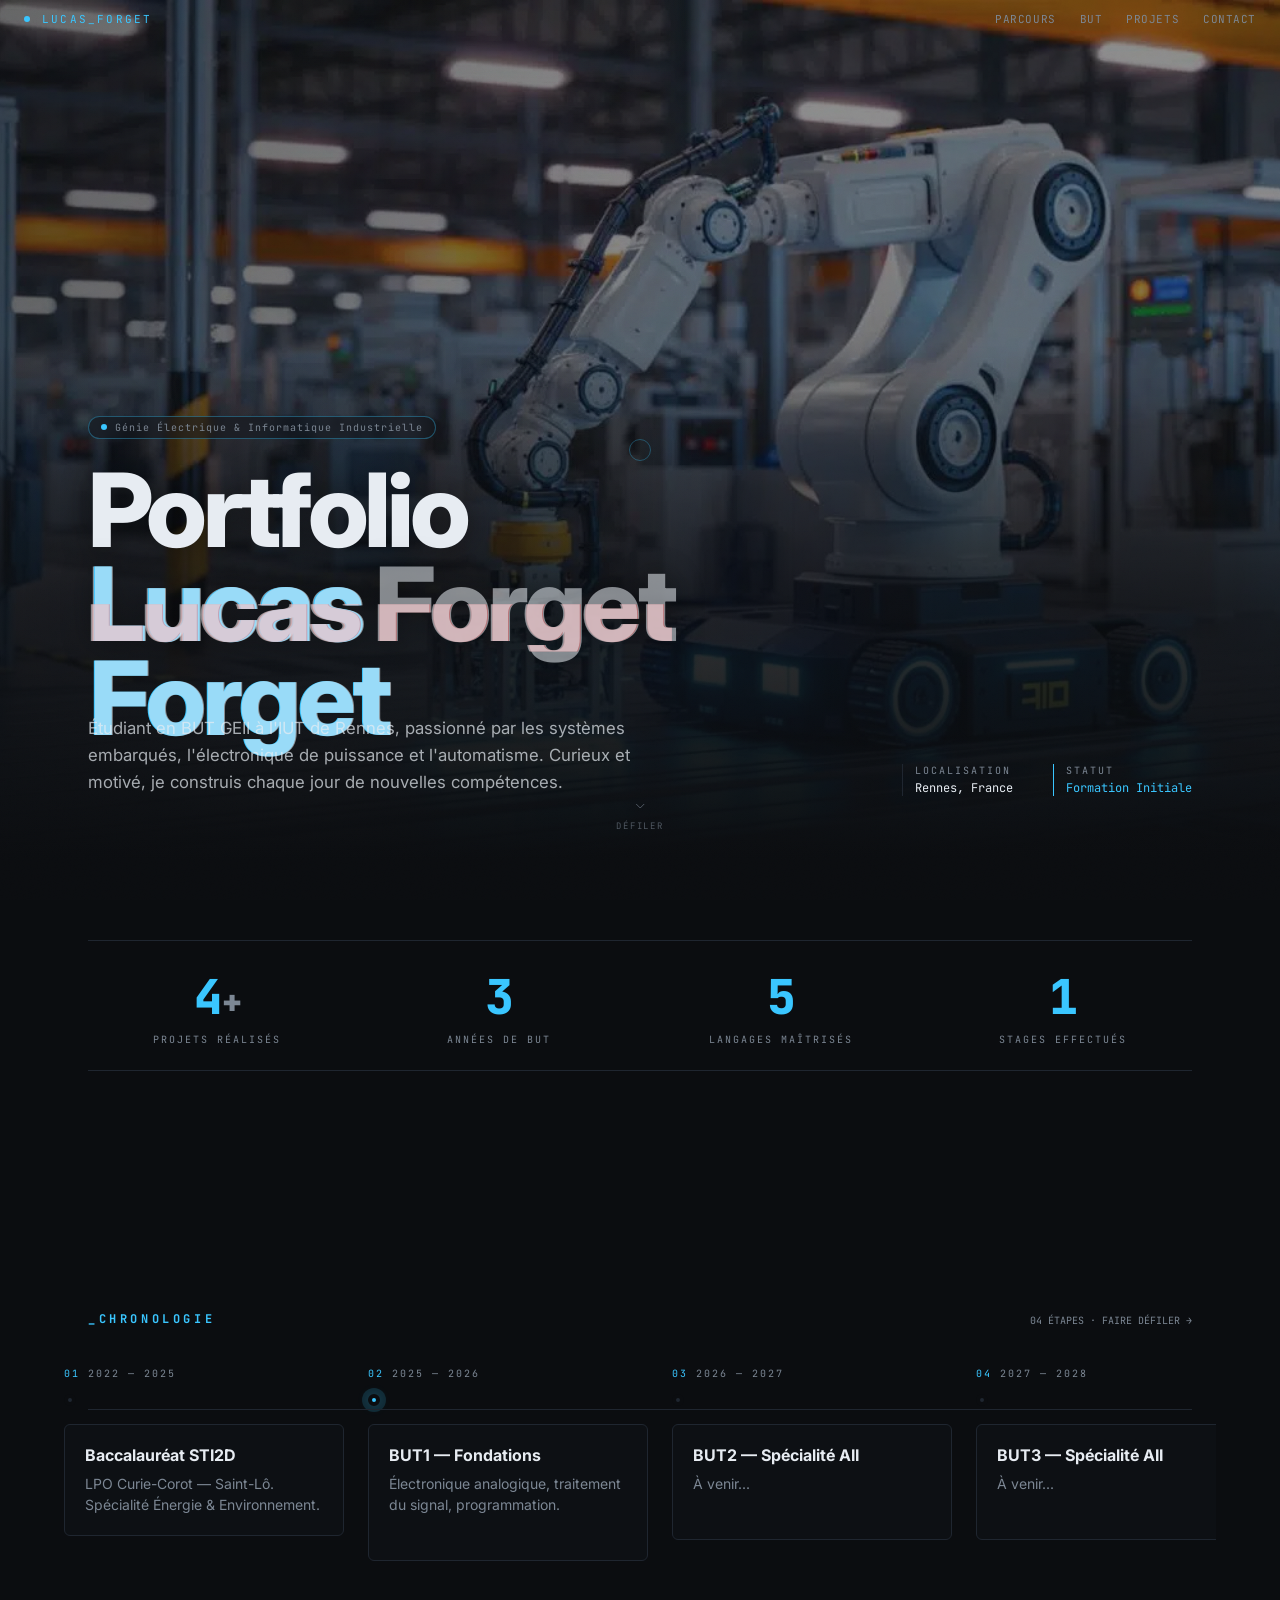
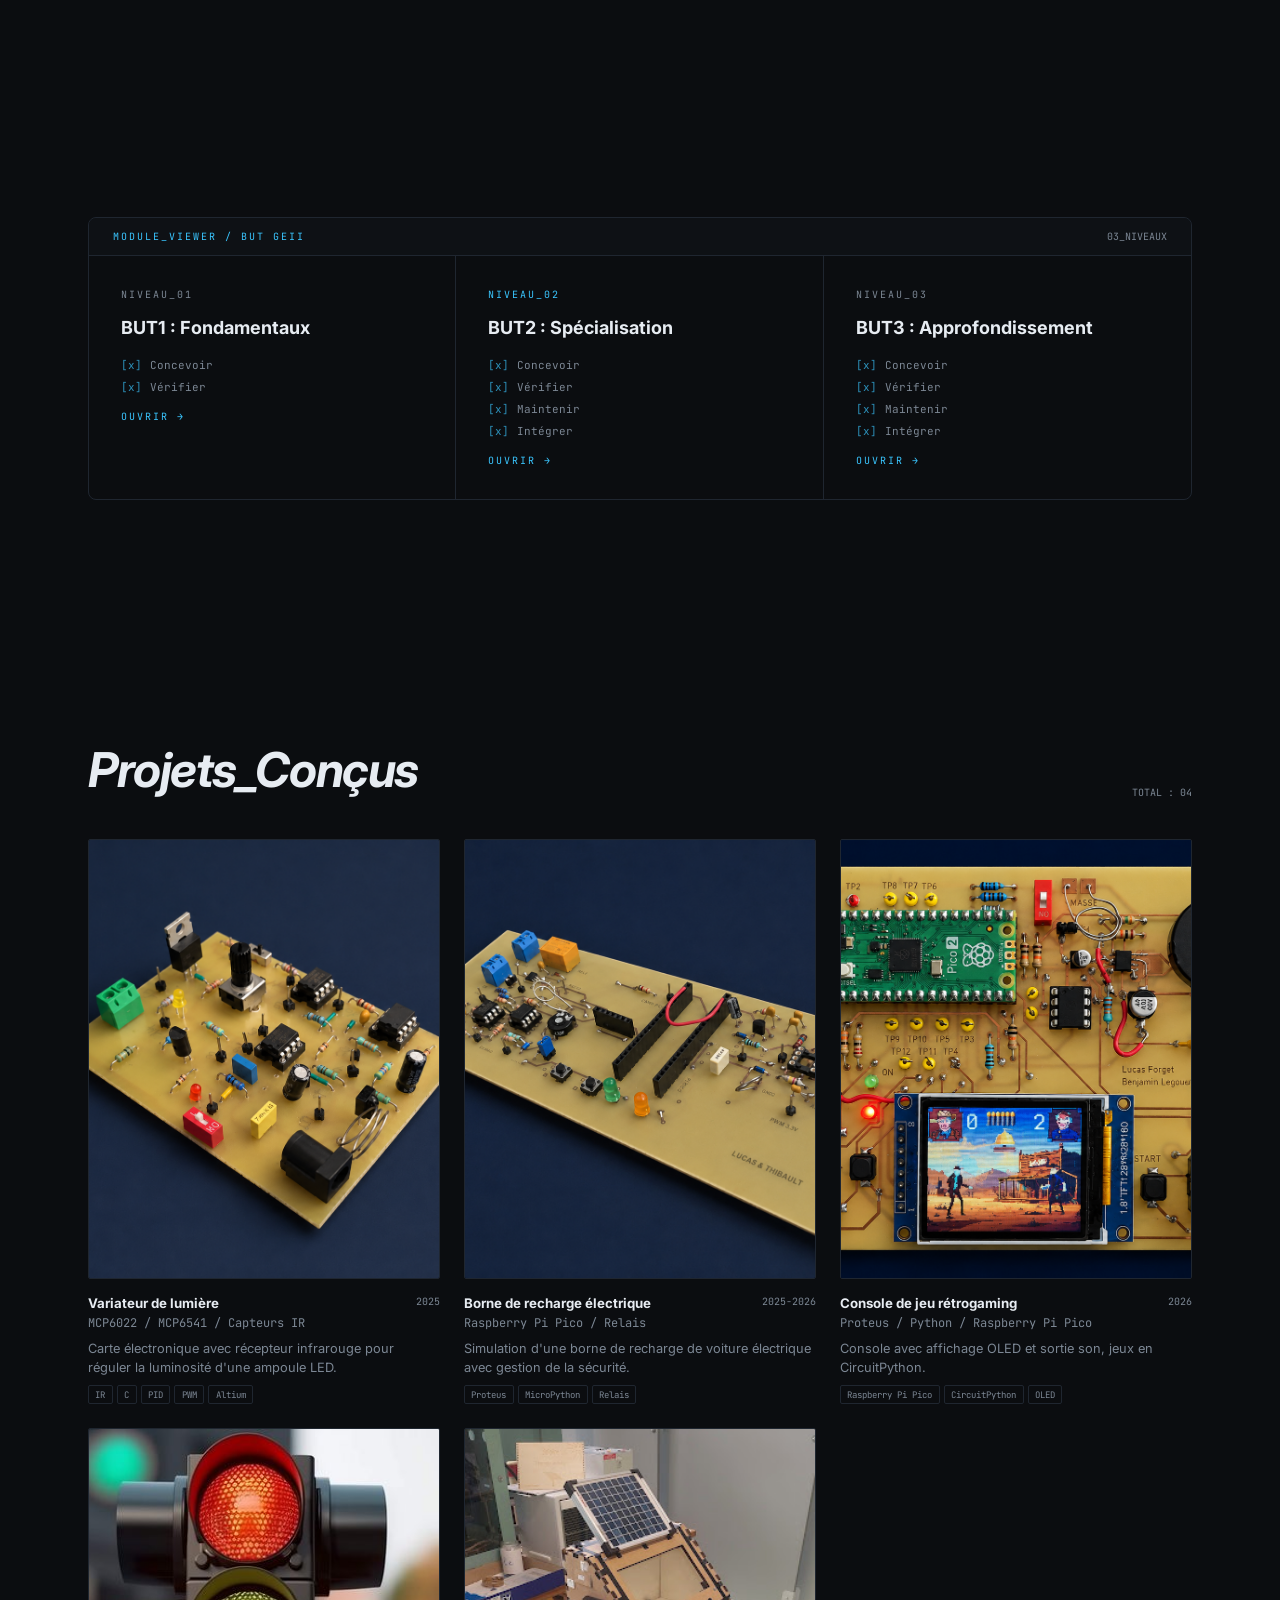
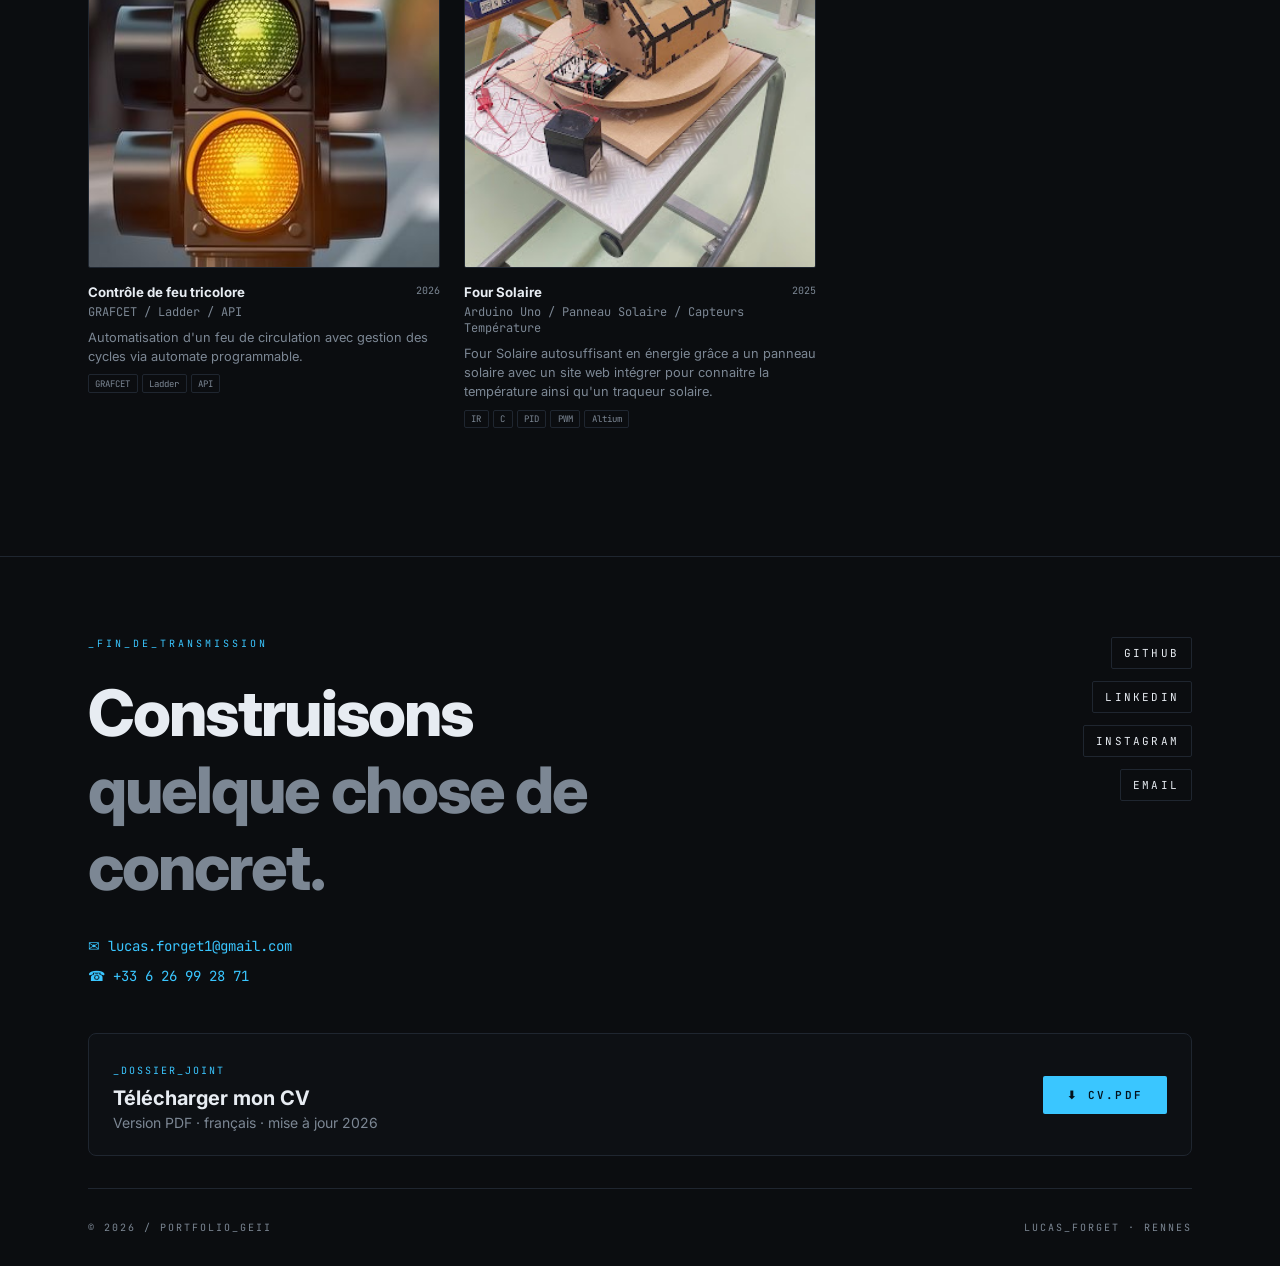
==== commit 7c4a2d35: "Update index.html" ====
--- a/index.html
+++ b/index.html
@@ -422,7 +422,7 @@
         <p class="sum">Simulation d'une borne de recharge de voiture électrique avec gestion de la sécurité.</p>
         <div class="stack"><span>Proteus</span><span>MicroPython</span><span>Relais</span></div>
       </a>
-      <a class="proj reveal reveal-d3" href="console retro.html">
+      <a class="proj reveal reveal-d3" href="console-retro.html">
         <div class="img">
           <img src="console-gunfight.png" alt="Console de jeu" onerror="this.style.display='none'" data-lightbox>
           <div class="img-overlay">Voir le projet →</div>
